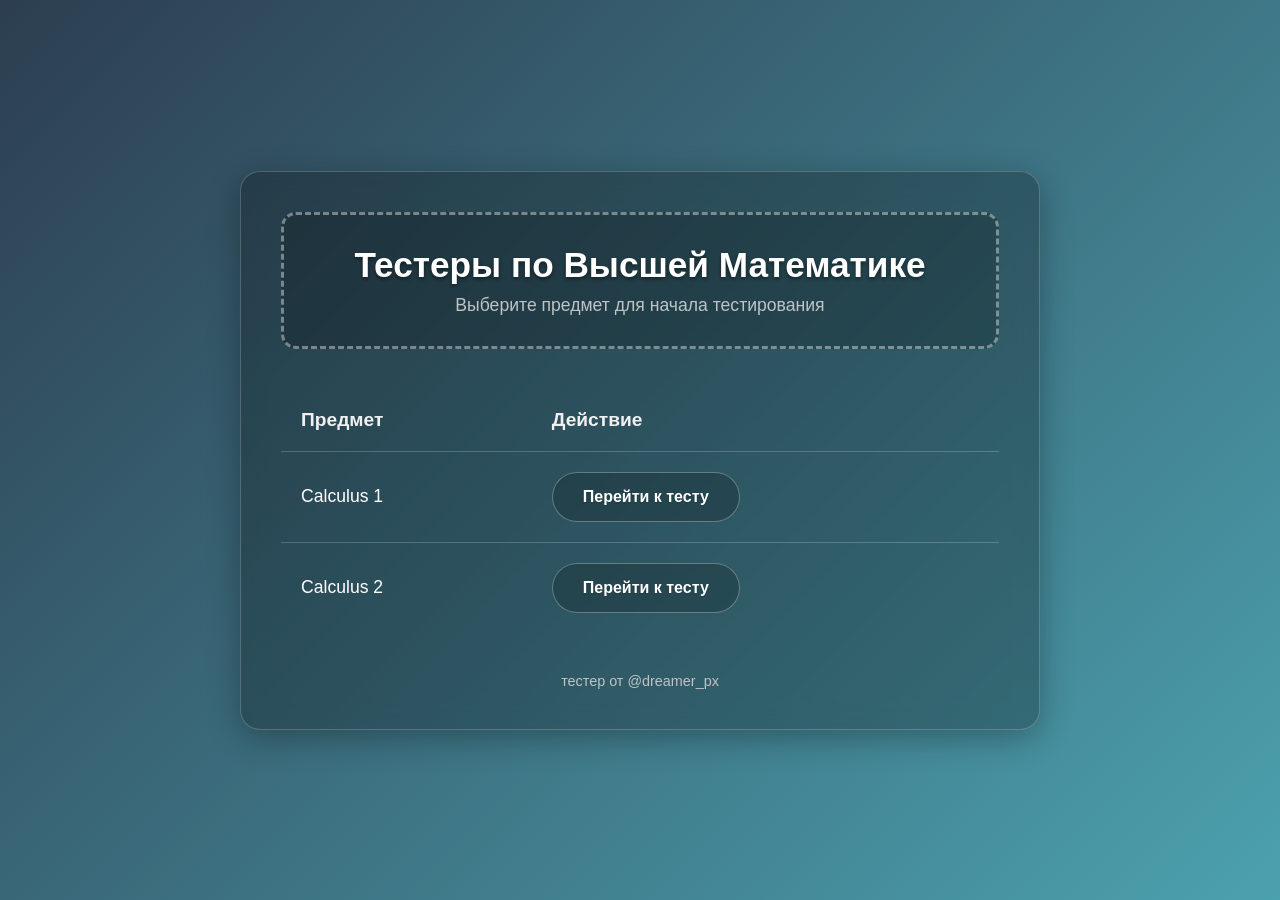
==== index.html @ a95b6fd3 "Create index.html" ====
<!DOCTYPE html>
<html lang="ru">
<head>
    <meta charset="UTF-8">
    <meta name="viewport" content="width=device-width, initial-scale=1.0">
    <title>Тестеры по Высшей Математике</title>
    <style>
        /* --- Основные стили, заимствованные из страниц тестов --- */
        * {
            margin: 0;
            padding: 0;
            box-sizing: border-box;
        }

        body {
            font-family: -apple-system, BlinkMacSystemFont, 'Segoe UI', Roboto, 'Helvetica Neue', Arial, sans-serif;
            background: linear-gradient(135deg, #2c3e50 0%, #4ca1af 100%);
            background-attachment: fixed;
            min-height: 100vh;
            padding: 20px;
            color: #ffffff;
            display: flex;
            align-items: center;
            justify-content: center;
        }

        .glass-panel {
            background: rgba(0, 0, 0, 0.25);
            -webkit-backdrop-filter: blur(12px);
            backdrop-filter: blur(12px);
            border: 1px solid rgba(255, 255, 255, 0.2);
            border-radius: 20px;
            box-shadow: 0 8px 32px 0 rgba(0, 0, 0, 0.3);
        }
        
        .container {
            max-width: 800px;
            width: 100%;
            margin: 0 auto;
            overflow: hidden;
            padding: 40px;
            text-align: center;
        }
        
        .info-box {
            border: 3px dashed rgba(255, 255, 255, 0.4);
            border-radius: 15px;
            padding: 30px;
            margin-bottom: 40px;
            background: rgba(0, 0, 0, 0.2);
        }

        .info-box h1 {
            font-size: 2.2em;
            margin-bottom: 10px;
            text-shadow: 0 2px 4px rgba(0,0,0,0.5);
        }

        .info-box p {
            font-size: 1.1em;
            color: #bdc3c7;
        }

        /* --- Стили для таблицы --- */
        .quiz-table {
            width: 100%;
            border-collapse: collapse; /* Убирает двойные рамки */
            text-align: left;
        }

        .quiz-table th, .quiz-table td {
            padding: 20px;
            border-bottom: 1px solid rgba(255, 255, 255, 0.2);
        }

        .quiz-table th {
            font-size: 1.2em;
            color: #f0f0f0; /* Более светлый цвет для заголовков */
            font-weight: 600;
        }

        .quiz-table tr:last-child td {
            border-bottom: none; /* Убирает границу у последней строки */
        }
        
        .quiz-table td {
            vertical-align: middle; /* Вертикальное выравнивание по центру */
            font-size: 1.1em;
        }

        /* --- Стиль для кнопок-ссылок --- */
        .btn {
            display: inline-block; /* Позволяет задать padding и margin */
            background: rgba(0, 0, 0, 0.2); 
            color: white; 
            border: 1px solid rgba(255, 255, 255, 0.3);
            padding: 15px 30px; 
            border-radius: 25px; 
            font-size: 16px; 
            font-weight: bold;
            cursor: pointer; 
            transition: all 0.3s ease; 
            text-shadow: 0 1px 2px rgba(0,0,0,0.2);
            text-decoration: none; /* Убирает подчеркивание у ссылки */
            text-align: center;
            min-width: 180px; /* Чтобы кнопки были одинаковой ширины */
        }

        .btn:hover {
            background: rgba(255, 255, 255, 0.1); 
            transform: translateY(-2px);
            box-shadow: 0 6px 20px rgba(0,0,0, 0.2); 
            border-color: rgba(255, 255, 255, 0.5);
        }
        
        /* --- Стили для мобильных устройств --- */
        @media (max-width: 768px) {
            body { padding: 10px; }
            .container { padding: 20px; }
            .info-box h1 { font-size: 1.8em; }
            
            /* Адаптация таблицы для маленьких экранов */
            .quiz-table thead {
                display: none; /* Скрываем заголовки таблицы */
            }
            .quiz-table, .quiz-table tbody, .quiz-table tr, .quiz-table td {
                display: block;
                width: 100%;
            }
            .quiz-table tr {
                margin-bottom: 20px;
                border-radius: 10px;
                border: 1px solid rgba(255, 255, 255, 0.2);
                overflow: hidden;
            }
            .quiz-table td {
                text-align: center;
                border: none;
                padding: 15px;
            }
            .quiz-table td:first-child {
                background: rgba(0,0,0,0.2);
                font-weight: bold;
            }
        }
    </style>
</head>
<body>

    <div class="container glass-panel">
        <div class="info-box">
            <h1>Тестеры по Высшей Математике</h1>
            <p>Выберите предмет для начала тестирования</p>
        </div>

        <table class="quiz-table">
            <thead>
                <tr>
                    <th>Предмет</th>
                    <th>Действие</th>
                </tr>
            </thead>
            <tbody>
                <tr>
                    <td>Calculus 1</td>
                    <td>
                        <a href="https://leroypx.github.io/rus_tuit_quizz/testerCalculus1.html" class="btn">Перейти к тесту</a>
                    </td>
                </tr>
                <tr>
                    <td>Calculus 2</td>
                    <td>
                        <a href="https://leroypx.github.io/rus_tuit_quizz/testerCalculus2.html" class="btn">Перейти к тесту</a>
                    </td>
                </tr>
                <!-- Вы можете добавить больше строк сюда в будущем -->
                <!--
                <tr>
                    <td>Название предмета</td>
                    <td>
                        <a href="ссылка_на_новый_тест.html" class="btn">Перейти к тесту</a>
                    </td>
                </tr>
                -->
            </tbody>
        </table>
        
        <p style="margin-top: 40px; color: #bdc3c7; font-size: 0.9em;">
            тестер от @dreamer_px
        </p>
    </div>

</body>
</html>
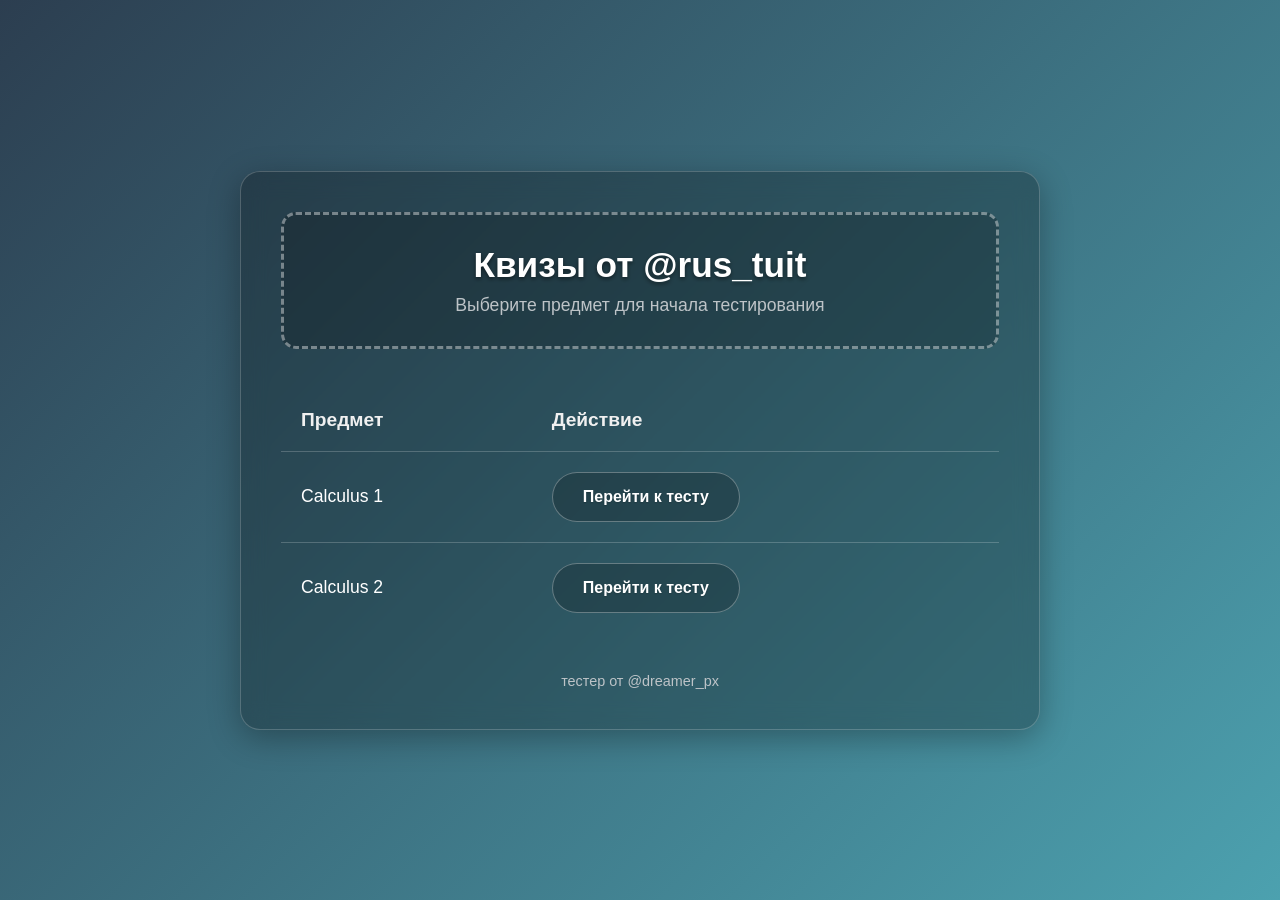
==== commit 3ef45c3b: "home page" ====
--- a/index.html
+++ b/index.html
@@ -3,7 +3,7 @@
 <head>
     <meta charset="UTF-8">
     <meta name="viewport" content="width=device-width, initial-scale=1.0">
-    <title>Тестеры по Высшей Математике</title>
+    <title>Квизы от @rus_tuit</title>
     <style>
         /* --- Основные стили, заимствованные из страниц тестов --- */
         * {
@@ -149,7 +149,7 @@
 
     <div class="container glass-panel">
         <div class="info-box">
-            <h1>Тестеры по Высшей Математике</h1>
+            <h1>Квизы от @rus_tuit</h1>
             <p>Выберите предмет для начала тестирования</p>
         </div>
 
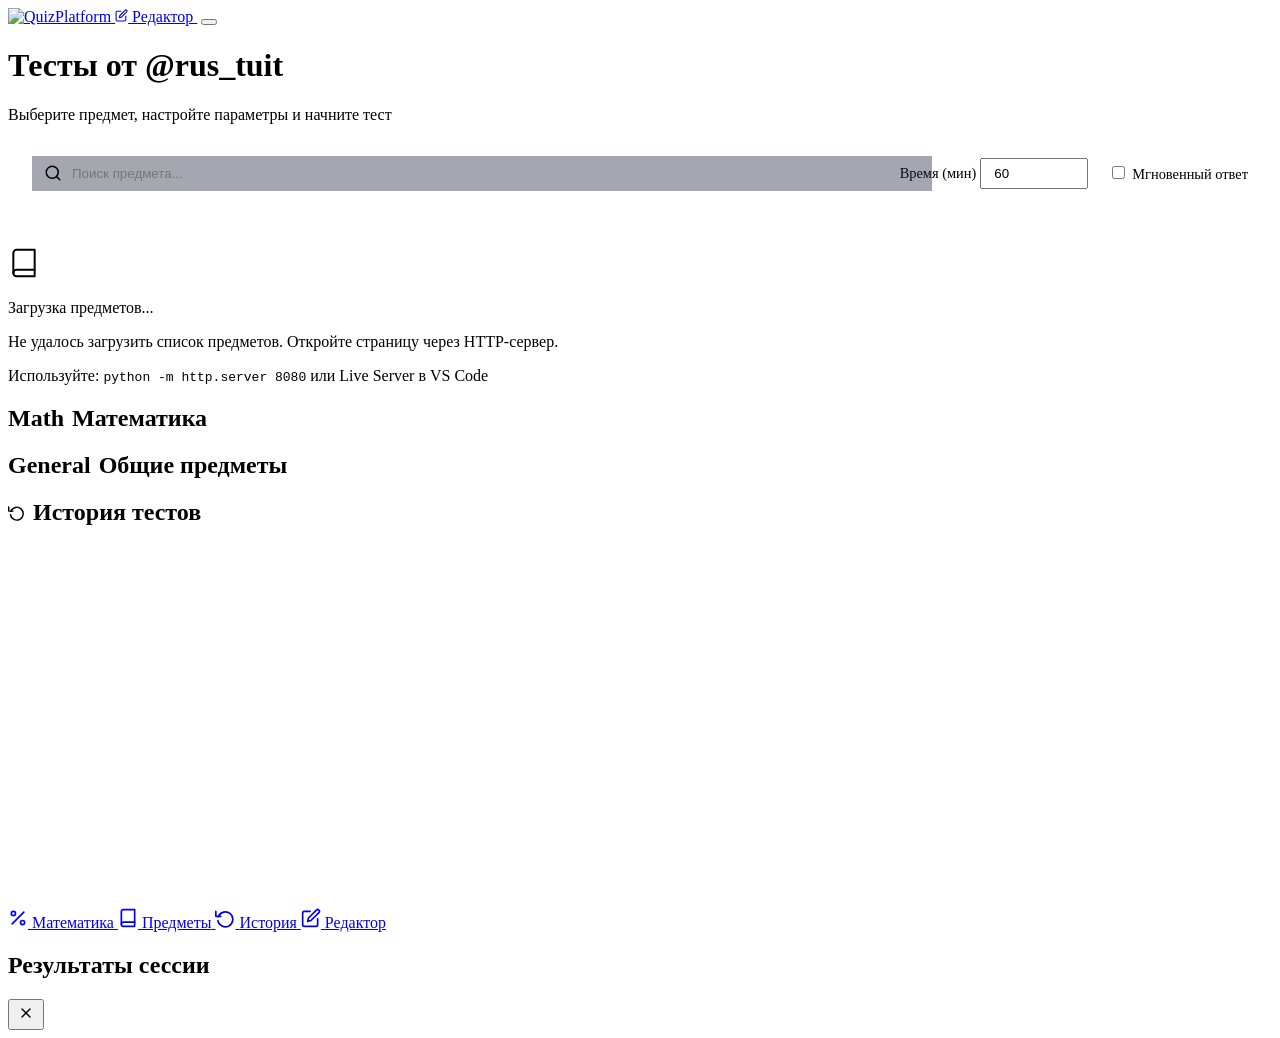
==== commit f738dd03: "update" ====
--- a/index.html
+++ b/index.html
@@ -1,194 +1,396 @@
 <!DOCTYPE html>
 <html lang="ru">
 <head>
-    <meta charset="UTF-8">
-    <meta name="viewport" content="width=device-width, initial-scale=1.0">
-    <title>Квизы от @rus_tuit</title>
-    <style>
-        /* --- Основные стили, заимствованные из страниц тестов --- */
-        * {
-            margin: 0;
-            padding: 0;
-            box-sizing: border-box;
-        }
-
-        body {
-            font-family: -apple-system, BlinkMacSystemFont, 'Segoe UI', Roboto, 'Helvetica Neue', Arial, sans-serif;
-            background: linear-gradient(135deg, #2c3e50 0%, #4ca1af 100%);
-            background-attachment: fixed;
-            min-height: 100vh;
-            padding: 20px;
-            color: #ffffff;
-            display: flex;
-            align-items: center;
-            justify-content: center;
-        }
-
-        .glass-panel {
-            background: rgba(0, 0, 0, 0.25);
-            -webkit-backdrop-filter: blur(12px);
-            backdrop-filter: blur(12px);
-            border: 1px solid rgba(255, 255, 255, 0.2);
-            border-radius: 20px;
-            box-shadow: 0 8px 32px 0 rgba(0, 0, 0, 0.3);
-        }
-        
-        .container {
-            max-width: 800px;
-            width: 100%;
-            margin: 0 auto;
-            overflow: hidden;
-            padding: 40px;
-            text-align: center;
-        }
-        
-        .info-box {
-            border: 3px dashed rgba(255, 255, 255, 0.4);
-            border-radius: 15px;
-            padding: 30px;
-            margin-bottom: 40px;
-            background: rgba(0, 0, 0, 0.2);
-        }
-
-        .info-box h1 {
-            font-size: 2.2em;
-            margin-bottom: 10px;
-            text-shadow: 0 2px 4px rgba(0,0,0,0.5);
-        }
-
-        .info-box p {
-            font-size: 1.1em;
-            color: #bdc3c7;
-        }
-
-        /* --- Стили для таблицы --- */
-        .quiz-table {
-            width: 100%;
-            border-collapse: collapse; /* Убирает двойные рамки */
-            text-align: left;
-        }
-
-        .quiz-table th, .quiz-table td {
-            padding: 20px;
-            border-bottom: 1px solid rgba(255, 255, 255, 0.2);
-        }
-
-        .quiz-table th {
-            font-size: 1.2em;
-            color: #f0f0f0; /* Более светлый цвет для заголовков */
-            font-weight: 600;
-        }
-
-        .quiz-table tr:last-child td {
-            border-bottom: none; /* Убирает границу у последней строки */
-        }
-        
-        .quiz-table td {
-            vertical-align: middle; /* Вертикальное выравнивание по центру */
-            font-size: 1.1em;
-        }
-
-        /* --- Стиль для кнопок-ссылок --- */
-        .btn {
-            display: inline-block; /* Позволяет задать padding и margin */
-            background: rgba(0, 0, 0, 0.2); 
-            color: white; 
-            border: 1px solid rgba(255, 255, 255, 0.3);
-            padding: 15px 30px; 
-            border-radius: 25px; 
-            font-size: 16px; 
-            font-weight: bold;
-            cursor: pointer; 
-            transition: all 0.3s ease; 
-            text-shadow: 0 1px 2px rgba(0,0,0,0.2);
-            text-decoration: none; /* Убирает подчеркивание у ссылки */
-            text-align: center;
-            min-width: 180px; /* Чтобы кнопки были одинаковой ширины */
-        }
-
-        .btn:hover {
-            background: rgba(255, 255, 255, 0.1); 
-            transform: translateY(-2px);
-            box-shadow: 0 6px 20px rgba(0,0,0, 0.2); 
-            border-color: rgba(255, 255, 255, 0.5);
-        }
-        
-        /* --- Стили для мобильных устройств --- */
-        @media (max-width: 768px) {
-            body { padding: 10px; }
-            .container { padding: 20px; }
-            .info-box h1 { font-size: 1.8em; }
-            
-            /* Адаптация таблицы для маленьких экранов */
-            .quiz-table thead {
-                display: none; /* Скрываем заголовки таблицы */
-            }
-            .quiz-table, .quiz-table tbody, .quiz-table tr, .quiz-table td {
-                display: block;
-                width: 100%;
-            }
-            .quiz-table tr {
-                margin-bottom: 20px;
-                border-radius: 10px;
-                border: 1px solid rgba(255, 255, 255, 0.2);
-                overflow: hidden;
-            }
-            .quiz-table td {
-                text-align: center;
-                border: none;
-                padding: 15px;
-            }
-            .quiz-table td:first-child {
-                background: rgba(0,0,0,0.2);
-                font-weight: bold;
-            }
-        }
-    </style>
+  <meta charset="UTF-8">
+  <meta name="viewport" content="width=device-width, initial-scale=1.0">
+  <title>Quiz Platform</title>
+  <link rel="stylesheet" href="assets/style.css">
 </head>
 <body>
-
-    <div class="container glass-panel">
-        <div class="info-box">
-            <h1>Квизы от @rus_tuit</h1>
-            <p>Выберите предмет для начала тестирования</p>
+<div style="min-height:100vh;">
+
+  <header class="app-header">
+    <a href="index.html" class="logo">
+      <img src="assets/logo.png" alt="QuizPlatform" class="logo-img" draggable="false">
+    </a>
+    <span class="header-spacer"></span>
+    <a href="editor.html" class="btn btn-secondary btn-sm" style="margin-right:4px;">
+      <svg width="13" height="13" viewBox="0 0 24 24" fill="none" stroke="currentColor" stroke-width="2" stroke-linecap="round" stroke-linejoin="round"><path d="M11 4H4a2 2 0 0 0-2 2v14a2 2 0 0 0 2 2h14a2 2 0 0 0 2-2v-7"/><path d="M18.5 2.5a2.121 2.121 0 0 1 3 3L12 15l-4 1 1-4 9.5-9.5z"/></svg>
+      Редактор
+    </a>
+    <button id="theme-toggle" class="btn-icon" title="Сменить тему"></button>
+  </header>
+
+  <main class="app-main">
+
+    <!-- Hero -->
+    <div class="index-hero">
+      <h1>Тесты от @rus_tuit</h1>
+      <p>Выберите предмет, настройте параметры и начните тест</p>
+    </div>
+
+    <!-- Global Toolbar -->
+    <div class="global-toolbar card" style="padding: 16px 24px; margin-bottom: 40px; display: flex; flex-wrap: wrap; gap: 20px; align-items: center; justify-content: space-between;">
+      
+      <!-- Search -->
+      <div class="search-box" style="flex: 1; min-width: 260px; position: relative;">
+        <svg width="18" height="18" viewBox="0 0 24 24" fill="none" stroke="currentColor" stroke-width="2" stroke-linecap="round" stroke-linejoin="round" style="position: absolute; left: 12px; top: 50%; transform: translateY(-50%); color: var(--text-3);"><circle cx="11" cy="11" r="8"/><line x1="21" y1="21" x2="16.65" y2="16.65"/></svg>
+        <input type="text" id="search-subjects" placeholder="Поиск предмета..." style="width: 100%; padding: 10px 12px 10px 40px; background: rgba(34, 34, 59, 0.4); border: 1px solid var(--glass-border); border-radius: var(--radius); color: var(--text); outline: none;">
+      </div>
+
+      <!-- Settings -->
+      <div class="global-settings" style="display: flex; gap: 20px; align-items: center; flex-wrap: wrap;">
+        <div class="form-row" style="margin-bottom:0;">
+          <label style="margin-bottom:0; font-size: 0.9rem;">Время (мин)</label>
+          <input type="number" id="global-exam-time" value="60" min="1" max="300" style="width: 80px; padding: 6px 12px;">
         </div>
-
-        <table class="quiz-table">
-            <thead>
-                <tr>
-                    <th>Предмет</th>
-                    <th>Действие</th>
-                </tr>
-            </thead>
-            <tbody>
-                <tr>
-                    <td>Calculus 1</td>
-                    <td>
-                        <a href="https://leroypx.github.io/rus_tuit_quizz/testerCalculus1.html" class="btn">Перейти к тесту</a>
-                    </td>
-                </tr>
-                <tr>
-                    <td>Calculus 2</td>
-                    <td>
-                        <a href="https://leroypx.github.io/rus_tuit_quizz/testerCalculus2.html" class="btn">Перейти к тесту</a>
-                    </td>
-                </tr>
-                <!-- Вы можете добавить больше строк сюда в будущем -->
-                <!--
-                <tr>
-                    <td>Название предмета</td>
-                    <td>
-                        <a href="ссылка_на_новый_тест.html" class="btn">Перейти к тесту</a>
-                    </td>
-                </tr>
-                -->
-            </tbody>
-        </table>
-        
-        <p style="margin-top: 40px; color: #bdc3c7; font-size: 0.9em;">
-            тестер от @dreamer_px
-        </p>
-    </div>
-
+        <label class="checkbox-row" style="margin-bottom:0;">
+          <input type="checkbox" id="global-practice-mode">
+          <span style="font-size: 0.9rem;">Мгновенный ответ</span>
+        </label>
+      </div>
+
+    </div>
+
+    <!-- Loading state -->
+    <div id="subjects-loading" class="empty-state">
+      <svg width="32" height="32" viewBox="0 0 24 24" fill="none" stroke="currentColor" stroke-width="1.5" stroke-linecap="round" stroke-linejoin="round"><path d="M4 19.5A2.5 2.5 0 0 1 6.5 17H20"/><path d="M6.5 2H20v20H6.5A2.5 2.5 0 0 1 4 19.5v-15A2.5 2.5 0 0 1 6.5 2z"/></svg>
+      <p>Загрузка предметов...</p>
+    </div>
+
+    <!-- Error state -->
+    <div id="subjects-error" class="hidden">
+      <div class="card" style="border-color: var(--danger);">
+        <p class="text-danger">Не удалось загрузить список предметов. Откройте страницу через HTTP-сервер.</p>
+        <p class="text-muted text-sm mt-2">Используйте: <code>python -m http.server 8080</code> или Live Server в VS Code</p>
+      </div>
+    </div>
+
+    <!-- Math subjects -->
+    <div id="subject-grid-math" class="hidden">
+      <h2 class="mb-3" style="display:flex;align-items:center;gap:8px;">
+        <span class="badge badge-math">Math</span>
+        Математика
+      </h2>
+      <div class="subject-grid" id="cards-math"></div>
+    </div>
+
+    <!-- General subjects -->
+    <div id="subject-grid-general" class="hidden mt-6">
+      <h2 class="mb-3" style="display:flex;align-items:center;gap:8px;">
+        <span class="badge badge-general">General</span>
+        Общие предметы
+      </h2>
+      <div class="subject-grid" id="cards-general"></div>
+    </div>
+
+    <!-- History section -->
+    <section class="history-section hidden" id="history-section">
+      <h2 style="display:flex;align-items:center;gap:8px;">
+        <svg width="17" height="17" viewBox="0 0 24 24" fill="none" stroke="currentColor" stroke-width="2" stroke-linecap="round" stroke-linejoin="round"><polyline points="1 4 1 10 7 10"/><path d="M3.51 15a9 9 0 1 0 .49-4.54"/></svg>
+        История тестов
+      </h2>
+      <div id="history-entries" style="margin-top:16px;"></div>
+    </section>
+
+  </main>
+</div>
+
+<!-- Mobile bottom nav (visible only on ≤768px) -->
+<nav class="bottom-nav">
+  <a href="#subject-grid-math" class="bottom-nav-item">
+    <svg width="20" height="20" viewBox="0 0 24 24" fill="none" stroke="currentColor" stroke-width="2" stroke-linecap="round" stroke-linejoin="round"><line x1="19" y1="5" x2="5" y2="19"/><circle cx="6.5" cy="6.5" r="2.5"/><circle cx="17.5" cy="17.5" r="2.5"/></svg>
+    <span>Математика</span>
+  </a>
+  <a href="#subject-grid-general" class="bottom-nav-item">
+    <svg width="20" height="20" viewBox="0 0 24 24" fill="none" stroke="currentColor" stroke-width="2" stroke-linecap="round" stroke-linejoin="round"><path d="M4 19.5A2.5 2.5 0 0 1 6.5 17H20"/><path d="M6.5 2H20v20H6.5A2.5 2.5 0 0 1 4 19.5v-15A2.5 2.5 0 0 1 6.5 2z"/></svg>
+    <span>Предметы</span>
+  </a>
+  <a href="#history-section" class="bottom-nav-item">
+    <svg width="20" height="20" viewBox="0 0 24 24" fill="none" stroke="currentColor" stroke-width="2" stroke-linecap="round" stroke-linejoin="round"><polyline points="1 4 1 10 7 10"/><path d="M3.51 15a9 9 0 1 0 .49-4.54"/></svg>
+    <span>История</span>
+  </a>
+  <a href="editor.html" class="bottom-nav-item">
+    <svg width="20" height="20" viewBox="0 0 24 24" fill="none" stroke="currentColor" stroke-width="2" stroke-linecap="round" stroke-linejoin="round"><path d="M11 4H4a2 2 0 0 0-2 2v14a2 2 0 0 0 2 2h14a2 2 0 0 0 2-2v-7"/><path d="M18.5 2.5a2.121 2.121 0 0 1 3 3L12 15l-4 1 1-4 9.5-9.5z"/></svg>
+    <span>Редактор</span>
+  </a>
+</nav>
+
+<!-- History modal -->
+<div class="modal-backdrop hidden" id="history-modal">
+  <div class="modal">
+    <div class="modal-header">
+      <h2 id="history-modal-title">Результаты сессии</h2>
+      <button class="btn btn-ghost btn-sm" id="history-modal-close" style="padding:4px 8px;">
+        <svg width="16" height="16" viewBox="0 0 24 24" fill="none" stroke="currentColor" stroke-width="2" stroke-linecap="round" stroke-linejoin="round"><line x1="18" y1="6" x2="6" y2="18"/><line x1="6" y1="6" x2="18" y2="18"/></svg>
+      </button>
+    </div>
+    <div class="modal-body" id="history-modal-body"></div>
+  </div>
+</div>
+
+<script src="https://cdn.sheetjs.com/xlsx-0.20.3/package/dist/xlsx.full.min.js"></script>
+<script src="assets/quiz.js"></script>
+<script>
+let allSubjects = [];
+
+document.addEventListener('DOMContentLoaded', async () => {
+  QuizUtils.initTheme();
+
+  try {
+    const manifest = await QuizUtils.loadManifest();
+    document.getElementById('subjects-loading').classList.add('hidden');
+    allSubjects = manifest.subjects;
+
+    const math    = manifest.subjects.filter(s => s.type === 'math');
+    const general = manifest.subjects.filter(s => s.type === 'general');
+
+    if (math.length) {
+      document.getElementById('subject-grid-math').classList.remove('hidden');
+      math.forEach(s => renderCard(s, 'cards-math'));
+    }
+    if (general.length) {
+      document.getElementById('subject-grid-general').classList.remove('hidden');
+      general.forEach(s => renderCard(s, 'cards-general'));
+    }
+
+    renderHistorySection(manifest.subjects);
+
+  } catch (e) {
+    document.getElementById('subjects-loading').classList.add('hidden');
+    document.getElementById('subjects-error').classList.remove('hidden');
+  }
+
+  document.getElementById('history-modal-close').addEventListener('click', closeHistoryModal);
+  document.getElementById('history-modal').addEventListener('click', e => {
+    if (e.target === e.currentTarget) closeHistoryModal();
+  });
+
+  // Load global settings
+  const gSettings = QuizUtils.loadSettings('global');
+  if (gSettings.time) document.getElementById('global-exam-time').value = gSettings.time;
+  if (gSettings.immFB !== undefined) document.getElementById('global-practice-mode').checked = gSettings.immFB;
+
+  function saveGlobalSettings() {
+    QuizUtils.saveSettings('global', {
+      time: document.getElementById('global-exam-time').value,
+      immFB: document.getElementById('global-practice-mode').checked
+    });
+  }
+  document.getElementById('global-exam-time').addEventListener('change', saveGlobalSettings);
+  document.getElementById('global-practice-mode').addEventListener('change', saveGlobalSettings);
+
+  // Search logic
+  const searchInput = document.getElementById('search-subjects');
+  if (searchInput) {
+    searchInput.addEventListener('input', e => {
+      const term = e.target.value.toLowerCase();
+      document.querySelectorAll('.subject-card').forEach(card => {
+        const name = card.querySelector('.subject-card-name').textContent.toLowerCase();
+        card.style.display = name.includes(term) ? '' : 'none';
+      });
+    });
+  }
+});
+
+/* ============================================================
+   Subject card rendering
+============================================================ */
+function renderCard(subject, containerId) {
+  const history  = QuizUtils.loadHistory(subject.id);
+  const answered = QuizUtils.loadAnswered(subject.id);
+  const saved    = QuizUtils.loadSettings('subject_' + subject.id);
+  const quizPage = subject.type === 'math' ? 'math-quiz.html' : 'quiz.html';
+
+  const card = document.createElement('div');
+  card.className = 'subject-card';
+
+  const historyHtml = history.length
+    ? history.map(h => {
+        const score = h.mode === 'exam' ? `${h.score}/${h.total}` : `${h.percent}%`;
+        return `<span class="history-pill">${score}</span>`;
+      }).join('')
+    : '<span class="text-faint text-xs">нет истории</span>';
+
+  const answeredCount = answered.size;
+  const defaultCount = subject.type === 'math' ? 1 : 20;
+  const count    = saved.count    !== undefined ? saved.count    : defaultCount;
+  const shuffleQ = saved.shuffleQ !== undefined ? saved.shuffleQ : true;
+  const shuffleA = saved.shuffleA !== undefined ? saved.shuffleA : true;
+
+  card.innerHTML = `
+    <div class="subject-card-header">
+      <div style="flex:1;min-width:0;">
+        <div class="subject-card-name">${subject.name}</div>
+        <div class="subject-card-meta mt-2">
+          ${answeredCount > 0 ? `<span class="text-success">${answeredCount} отвечено</span> &middot; ` : ''}
+          <span class="badge badge-${subject.type}">${subject.type === 'math' ? 'Math' : 'General'}</span>
+        </div>
+      </div>
+      <button class="btn btn-ghost btn-sm gear-btn" title="Настройки" style="padding:5px;">
+        <svg width="15" height="15" viewBox="0 0 24 24" fill="none" stroke="currentColor" stroke-width="2" stroke-linecap="round" stroke-linejoin="round"><circle cx="12" cy="12" r="3"/><path d="M19.4 15a1.65 1.65 0 0 0 .33 1.82l.06.06a2 2 0 0 1-2.83 2.83l-.06-.06a1.65 1.65 0 0 0-1.82-.33 1.65 1.65 0 0 0-1 1.51V21a2 2 0 0 1-4 0v-.09A1.65 1.65 0 0 0 9 19.4a1.65 1.65 0 0 0-1.82.33l-.06.06a2 2 0 0 1-2.83-2.83l.06-.06A1.65 1.65 0 0 0 4.68 15a1.65 1.65 0 0 0-1.51-1H3a2 2 0 0 1 0-4h.09A1.65 1.65 0 0 0 4.6 9a1.65 1.65 0 0 0-.33-1.82l-.06-.06a2 2 0 0 1 2.83-2.83l.06.06A1.65 1.65 0 0 0 9 4.68a1.65 1.65 0 0 0 1-1.51V3a2 2 0 0 1 4 0v.09a1.65 1.65 0 0 0 1 1.51 1.65 1.65 0 0 0 1.82-.33l.06-.06a2 2 0 0 1 2.83 2.83l-.06.06A1.65 1.65 0 0 0 19.4 9a1.65 1.65 0 0 0 1.51 1H21a2 2 0 0 1 0 4h-.09a1.65 1.65 0 0 0-1.51 1z"/></svg>
+      </button>
+    </div>
+
+    <div class="subject-card-history">${historyHtml}</div>
+
+    <div class="settings-drawer" id="drawer-${subject.id}">
+      <div class="form-row" style="margin-bottom:4px;">
+        <label>${subject.type === 'math' ? 'Вопросов для тренировки' : 'Количество вопросов'}</label>
+        <input type="number" class="setting-count" min="1" value="${count}" style="width:72px;">
+      </div>
+      <label class="checkbox-row" style="margin-bottom:6px;">
+        <input type="checkbox" class="setting-shuffle-q" ${shuffleQ ? 'checked' : ''}>
+        <span>Перемешать вопросы</span>
+      </label>
+      <label class="checkbox-row">
+        <input type="checkbox" class="setting-shuffle-a" ${shuffleA ? 'checked' : ''}>
+        <span>Перемешать ответы</span>
+      </label>
+      ${subject.type === 'math' ? `
+      <div style="margin-top:12px; padding-top:12px; border-top:1px solid var(--border);">
+        <label style="font-size:0.85rem; display:block; margin-bottom:8px;">Типы для тренировки:</label>
+        <div style="display:grid; grid-template-columns: repeat(5, 1fr); gap: 8px;">
+          ${Array.from({length: 14}, (_, i) => `
+            <label class="checkbox-row" style="margin-bottom:0;">
+              <input type="checkbox" class="setting-type-cb" value="${i+1}" ${saved.types && !saved.types.includes(String(i+1)) ? '' : 'checked'}>
+              <span style="font-size:0.8rem;">${i+1}</span>
+            </label>
+          `).join('')}
+        </div>
+      </div>
+      ` : ''}
+    </div>
+
+    <div class="subject-card-actions">
+      <a href="${quizPage}?subject=${subject.id}&mode=practice" class="btn btn-secondary btn-sm" id="btn-practice-${subject.id}">Тренировка</a>
+      <a href="${quizPage}?subject=${subject.id}&mode=exam" class="btn btn-primary btn-sm" id="btn-exam-${subject.id}">Экзамен</a>
+    </div>
+  `;
+
+  document.getElementById(containerId).appendChild(card);
+
+  // Gear toggle
+  const drawer  = card.querySelector('.settings-drawer');
+  const gearBtn = card.querySelector('.gear-btn');
+  gearBtn.addEventListener('click', () => drawer.classList.toggle('open'));
+
+  // Save settings on change
+  const countEl   = card.querySelector('.setting-count');
+  const shuffleQEl = card.querySelector('.setting-shuffle-q');
+  const shuffleAEl = card.querySelector('.setting-shuffle-a');
+
+  function saveCardSettings() {
+    const val = parseInt(countEl.value) || defaultCount;
+    let types = [];
+    if (subject.type === 'math') {
+      card.querySelectorAll('.setting-type-cb:checked').forEach(cb => types.push(cb.value));
+    }
+    QuizUtils.saveSettings('subject_' + subject.id, {
+      count:    val,
+      shuffleQ: shuffleQEl.checked,
+      shuffleA: shuffleAEl.checked,
+      types:    types
+    });
+    updateStartLinks();
+  }
+
+  function updateStartLinks() {
+    const c  = parseInt(countEl.value) || defaultCount;
+    const sq = shuffleQEl.checked ? '1' : '0';
+    const sa = shuffleAEl.checked ? '1' : '0';
+    
+    const gTime = document.getElementById('global-exam-time').value || '60';
+    const gImm  = document.getElementById('global-practice-mode').checked ? '1' : '0';
+
+    const base = `${quizPage}?subject=${subject.id}&count=${c}&shuffleQ=${sq}&shuffleA=${sa}&time=${gTime}&immFB=${gImm}`;
+    let practiceUrl = base + '&mode=practice';
+    if (subject.type === 'math') {
+      const typesStr = Array.from(card.querySelectorAll('.setting-type-cb:checked')).map(cb => cb.value).join(',');
+      practiceUrl += '&types=' + encodeURIComponent(typesStr);
+    }
+    document.getElementById('btn-practice-' + subject.id).href = practiceUrl;
+    document.getElementById('btn-exam-'     + subject.id).href = base + '&mode=exam';
+  }
+
+  countEl.addEventListener('change',    saveCardSettings);
+  shuffleQEl.addEventListener('change', saveCardSettings);
+  shuffleAEl.addEventListener('change', saveCardSettings);
+  card.querySelectorAll('.setting-type-cb').forEach(cb => cb.addEventListener('change', saveCardSettings));
+  
+  // Also listen to global settings
+  document.getElementById('global-exam-time').addEventListener('input', updateStartLinks);
+  document.getElementById('global-practice-mode').addEventListener('change', updateStartLinks);
+
+  updateStartLinks();
+}
+
+/* ============================================================
+   History section
+============================================================ */
+function renderHistorySection(subjects) {
+  const container = document.getElementById('history-entries');
+  container.innerHTML = '';
+  let hasAny = false;
+
+  subjects.forEach(subject => {
+    const history = QuizUtils.loadHistory(subject.id);
+    if (!history.length) return;
+    hasAny = true;
+
+    const group = document.createElement('div');
+    group.className = 'history-subject-group';
+    group.innerHTML = `<div class="history-subject-label">${subject.name}</div>`;
+
+    history.forEach((entry, idx) => {
+      const mode  = entry.mode === 'exam' ? 'Экзамен' : 'Тренировка';
+      const score = entry.mode === 'exam'
+        ? `${entry.score}/${entry.total} баллов`
+        : `${entry.percent}% (${entry.score}/${entry.total})`;
+
+      const isPassed = entry.mode === 'exam'
+        ? (entry.score >= entry.total * 0.6)
+        : (entry.percent >= 60);
+
+      const el = document.createElement('div');
+      el.className = 'history-entry';
+      el.innerHTML = `
+        <span class="history-entry-score">${score}</span>
+        <span class="history-entry-meta">${QuizUtils.formatDate(entry.date)} &middot; ${mode}</span>
+        <span class="history-entry-badge">
+          <span class="badge ${isPassed ? 'badge-success' : 'badge-danger'}">${isPassed ? 'Сдан' : 'Не сдан'}</span>
+        </span>
+        <svg width="14" height="14" viewBox="0 0 24 24" fill="none" stroke="currentColor" stroke-width="2" stroke-linecap="round" stroke-linejoin="round" style="opacity:.5;flex-shrink:0;"><polyline points="9 18 15 12 9 6"/></svg>
+      `;
+      el.addEventListener('click', () => openHistoryModal(subject, entry, idx));
+      group.appendChild(el);
+    });
+
+    container.appendChild(group);
+  });
+
+  if (hasAny) {
+    document.getElementById('history-section').classList.remove('hidden');
+  }
+}
+
+function openHistoryModal(subject, entry, idx) {
+  const modal = document.getElementById('history-modal');
+  const body  = document.getElementById('history-modal-body');
+  const title = document.getElementById('history-modal-title');
+
+  const mode = entry.mode === 'exam' ? 'Экзамен' : 'Тренировка';
+  title.textContent = `${subject.name} — ${mode} ${QuizUtils.formatDate(entry.date)}`;
+
+  body.innerHTML = '';
+  QuizUtils.renderSessionResult(entry, body);
+
+  modal.classList.remove('hidden');
+}
+
+function closeHistoryModal() {
+  document.getElementById('history-modal').classList.add('hidden');
+}
+</script>
 </body>
 </html>
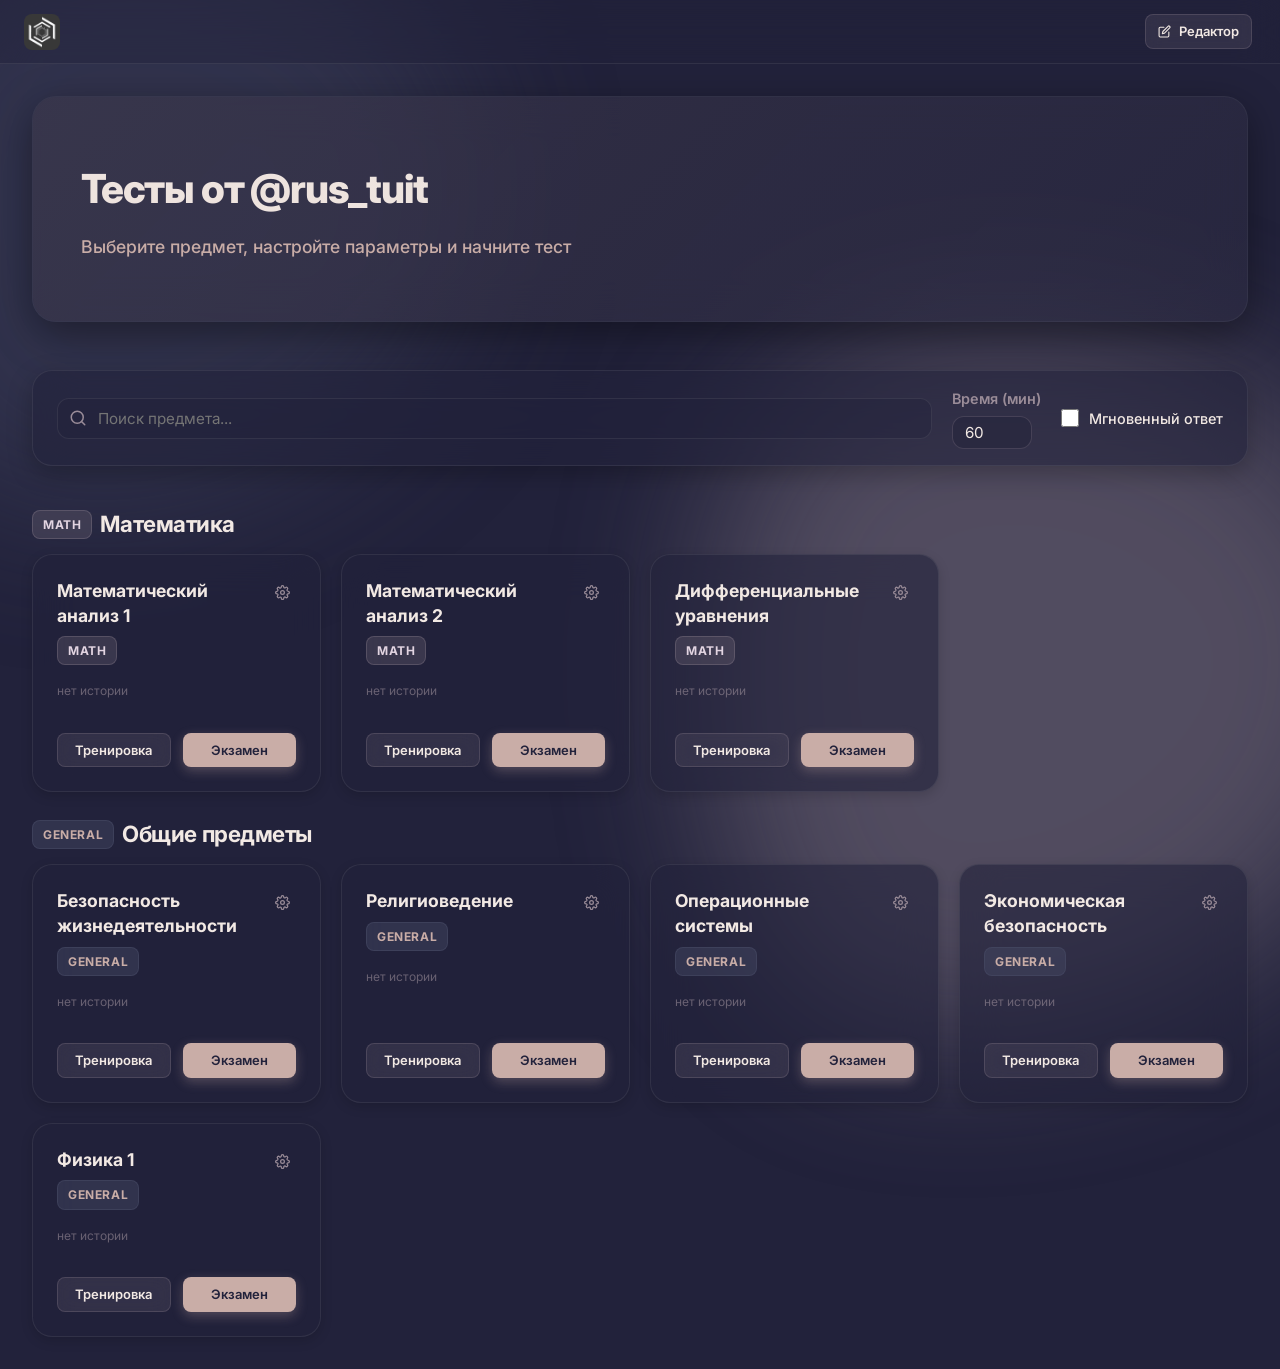
==== commit ebcc7d22: "Add files via upload" ====
--- a/index.html
+++ b/index.html
@@ -156,6 +156,20 @@
 
     renderHistorySection(manifest.subjects);
 
+    // Load question counts in background
+    manifest.subjects.forEach(s => {
+      QuizUtils.loadQuestions(s.file).then(qs => {
+        const total = qs.length;
+        const countEl = document.getElementById('q-count-' + s.id);
+        const totalEl = document.getElementById('q-total-' + s.id);
+        if (countEl) countEl.textContent = total + ' вопр.';
+        if (totalEl) totalEl.textContent = total;
+      }).catch(() => {
+        const el = document.getElementById('q-count-' + s.id);
+        if (el) el.textContent = '';
+      });
+    });
+
   } catch (e) {
     document.getElementById('subjects-loading').classList.add('hidden');
     document.getElementById('subjects-error').classList.remove('hidden');
@@ -213,8 +227,9 @@
     : '<span class="text-faint text-xs">нет истории</span>';
 
   const answeredCount = answered.size;
-  const defaultCount = subject.type === 'math' ? 1 : 20;
+  const defaultCount = 20;
   const count    = saved.count    !== undefined ? saved.count    : defaultCount;
+  const allQ     = saved.allQ     !== undefined ? saved.allQ     : false;
   const shuffleQ = saved.shuffleQ !== undefined ? saved.shuffleQ : true;
   const shuffleA = saved.shuffleA !== undefined ? saved.shuffleA : true;
 
@@ -222,9 +237,10 @@
     <div class="subject-card-header">
       <div style="flex:1;min-width:0;">
         <div class="subject-card-name">${subject.name}</div>
-        <div class="subject-card-meta mt-2">
-          ${answeredCount > 0 ? `<span class="text-success">${answeredCount} отвечено</span> &middot; ` : ''}
+        <div class="subject-card-meta mt-2" style="display:flex;align-items:center;gap:8px;flex-wrap:wrap;">
           <span class="badge badge-${subject.type}">${subject.type === 'math' ? 'Math' : 'General'}</span>
+          <span id="q-count-${subject.id}" class="text-xs text-muted">...</span>
+          ${answeredCount > 0 ? `<span class="text-xs text-success">${answeredCount} отвечено</span>` : ''}
         </div>
       </div>
       <button class="btn btn-ghost btn-sm gear-btn" title="Настройки" style="padding:5px;">
@@ -235,9 +251,15 @@
     <div class="subject-card-history">${historyHtml}</div>
 
     <div class="settings-drawer" id="drawer-${subject.id}">
-      <div class="form-row" style="margin-bottom:4px;">
-        <label>${subject.type === 'math' ? 'Вопросов для тренировки' : 'Количество вопросов'}</label>
-        <input type="number" class="setting-count" min="1" value="${count}" style="width:72px;">
+      <div class="form-row" style="margin-bottom:8px;">
+        <label>Количество вопросов</label>
+        <div style="display:flex;align-items:center;gap:10px;flex-wrap:wrap;">
+          <input type="number" class="setting-count" min="1" value="${count}" style="width:72px;" ${allQ ? 'disabled' : ''}>
+          <label class="checkbox-row" style="margin-bottom:0;">
+            <input type="checkbox" class="setting-all-q" ${allQ ? 'checked' : ''}>
+            <span>Все (<span id="q-total-${subject.id}">...</span>)</span>
+          </label>
+        </div>
       </div>
       <label class="checkbox-row" style="margin-bottom:6px;">
         <input type="checkbox" class="setting-shuffle-q" ${shuffleQ ? 'checked' : ''}>
@@ -276,9 +298,15 @@
   gearBtn.addEventListener('click', () => drawer.classList.toggle('open'));
 
   // Save settings on change
-  const countEl   = card.querySelector('.setting-count');
+  const countEl    = card.querySelector('.setting-count');
+  const allQEl     = card.querySelector('.setting-all-q');
   const shuffleQEl = card.querySelector('.setting-shuffle-q');
   const shuffleAEl = card.querySelector('.setting-shuffle-a');
+
+  allQEl.addEventListener('change', () => {
+    countEl.disabled = allQEl.checked;
+    saveCardSettings();
+  });
 
   function saveCardSettings() {
     const val = parseInt(countEl.value) || defaultCount;
@@ -288,6 +316,7 @@
     }
     QuizUtils.saveSettings('subject_' + subject.id, {
       count:    val,
+      allQ:     allQEl.checked,
       shuffleQ: shuffleQEl.checked,
       shuffleA: shuffleAEl.checked,
       types:    types
@@ -296,14 +325,17 @@
   }
 
   function updateStartLinks() {
-    const c  = parseInt(countEl.value) || defaultCount;
-    const sq = shuffleQEl.checked ? '1' : '0';
-    const sa = shuffleAEl.checked ? '1' : '0';
-    
+    const c      = parseInt(countEl.value) || defaultCount;
+    const isAllQ = allQEl.checked;
+    const sq     = shuffleQEl.checked ? '1' : '0';
+    const sa     = shuffleAEl.checked ? '1' : '0';
+
     const gTime = document.getElementById('global-exam-time').value || '60';
     const gImm  = document.getElementById('global-practice-mode').checked ? '1' : '0';
 
-    const base = `${quizPage}?subject=${subject.id}&count=${c}&shuffleQ=${sq}&shuffleA=${sa}&time=${gTime}&immFB=${gImm}`;
+    const countParam = isAllQ ? '' : `&count=${c}`;
+    const allQParam  = isAllQ ? '&allQ=1' : '';
+    const base = `${quizPage}?subject=${subject.id}${countParam}${allQParam}&shuffleQ=${sq}&shuffleA=${sa}&time=${gTime}&immFB=${gImm}`;
     let practiceUrl = base + '&mode=practice';
     if (subject.type === 'math') {
       const typesStr = Array.from(card.querySelectorAll('.setting-type-cb:checked')).map(cb => cb.value).join(',');
--- a/assets/style.css
+++ b/assets/style.css
@@ -0,0 +1,1407 @@
+@import url('https://fonts.googleapis.com/css2?family=Inter:wght@400;500;600;700;800&display=swap');
+
+/* =========================================================
+   CSS Custom Properties (Sophisticated Dark Palette)
+   ========================================================= */
+:root {
+  /* New sophisticated palette:
+     #22223b (Dark background)
+     #4a4e69 (Surface/Secondary bg)
+     #9a8c98 (Tertiary/Border/Muted text)
+     #c9ada7 (Accent/Highlight)
+     #f2e9e4 (Primary text/Bright accent)
+  */
+  --bg:              #22223b;
+  --surface:         rgba(74, 78, 105, 0.4); 
+  --surface-solid:   #4a4e69;
+  --surface2:        rgba(154, 140, 152, 0.15);
+  
+  --accent:          #c9ada7;
+  --accent-hover:    #f2e9e4;
+  --accent-soft:     rgba(201, 173, 167, 0.15);
+  
+  --success:         #6ba292;
+  --success-soft:    rgba(107, 162, 146, 0.15);
+  --danger:          #d96c75;
+  --danger-soft:     rgba(217, 108, 117, 0.15);
+  --warning:         #d9a05b;
+
+  --border:          rgba(154, 140, 152, 0.25);
+  --border-focus:    #c9ada7;
+  
+  --text:            #f2e9e4;
+  --text-2:          #c9ada7;
+  --text-3:          #9a8c98;
+
+  --radius:          12px;
+  --radius-lg:       20px;
+  --sidebar-w:       280px;
+  
+  --shadow-sm:       0 4px 12px rgba(0,0,0,0.15);
+  --shadow:          0 8px 24px rgba(0,0,0,0.25);
+  --shadow-lg:       0 16px 48px rgba(0,0,0,0.35);
+  --transition:      250ms cubic-bezier(0.4, 0, 0.2, 1);
+
+  /* Glassmorphism */
+  --glass-bg:        rgba(34, 34, 59, 0.6);
+  --glass-border:    rgba(242, 233, 228, 0.08);
+  --glass-shadow:    0 12px 40px rgba(0,0,0,0.4);
+
+  --gradient-accent: linear-gradient(135deg, #9a8c98, #c9ada7);
+  --gradient-hero:   linear-gradient(135deg, rgba(74,78,105,0.6) 0%, rgba(34,34,59,0.8) 100%);
+}
+
+/* =========================================================
+   Animations
+   ========================================================= */
+@keyframes fadeInUp {
+  from { opacity: 0; transform: translateY(15px); }
+  to   { opacity: 1; transform: none; }
+}
+
+@keyframes optionPulse {
+  0%   { box-shadow: 0 0 0 0 rgba(201, 173, 167, 0.4); }
+  70%  { box-shadow: 0 0 0 10px rgba(201, 173, 167, 0); }
+  100% { box-shadow: 0 0 0 0 rgba(201, 173, 167, 0); }
+}
+
+@keyframes toastIn {
+  from { opacity: 0; transform: translateY(15px); }
+  to   { opacity: 1; transform: none; }
+}
+
+@keyframes floatBackground1 {
+  0%, 100% { transform: translate(0, 0) scale(1) rotate(0deg); }
+  33% { transform: translate(15vw, 10vh) scale(1.1) rotate(45deg); }
+  66% { transform: translate(-10vw, 20vh) scale(0.9) rotate(-15deg); }
+}
+
+@keyframes floatBackground2 {
+  0%, 100% { transform: translate(0, 0) scale(1) rotate(0deg); }
+  33% { transform: translate(-15vw, -15vh) scale(1.2) rotate(-30deg); }
+  66% { transform: translate(10vw, -20vh) scale(0.8) rotate(20deg); }
+}
+
+@keyframes shimmer {
+  from { background-position: -200% 0; }
+  to   { background-position: 200% 0; }
+}
+
+/* =========================================================
+   Reset & Base
+   ========================================================= */
+*, *::before, *::after { box-sizing: border-box; margin: 0; padding: 0; }
+
+html { font-size: 16px; -webkit-text-size-adjust: 100%; }
+
+body {
+  font-family: 'Inter', -apple-system, BlinkMacSystemFont, 'Segoe UI', Roboto, Helvetica, Arial, sans-serif;
+  background: var(--bg);
+  color: var(--text);
+  line-height: 1.6;
+  min-height: 100vh;
+  user-select: none;
+  -webkit-user-select: none;
+  position: relative;
+  overflow-x: hidden;
+  max-width: 100vw;
+}
+
+/* Margin Utilities */
+.mb-1 { margin-bottom: 4px; }
+.mb-2 { margin-bottom: 8px; }
+.mb-3 { margin-bottom: 12px; }
+.mb-4 { margin-bottom: 16px; }
+.mb-5 { margin-bottom: 24px; }
+.mb-6 { margin-bottom: 32px; }
+.mt-1 { margin-top: 4px; }
+.mt-2 { margin-top: 8px; }
+.mt-3 { margin-top: 12px; }
+.mt-4 { margin-top: 16px; }
+
+/* Abstract Floating Geometric Shapes Background */
+body::before, body::after {
+  content: '';
+  position: fixed;
+  border-radius: 40% 60% 70% 30% / 40% 50% 60% 50%;
+  filter: blur(80px);
+  z-index: -1;
+  opacity: 0.4;
+  pointer-events: none;
+}
+body::before {
+  width: 50vw;
+  height: 50vw;
+  max-width: 600px;
+  max-height: 600px;
+  background: var(--surface-solid);
+  top: -10%;
+  left: -10%;
+  animation: floatBackground1 25s infinite ease-in-out;
+}
+body::after {
+  width: 60vw;
+  height: 60vw;
+  max-width: 700px;
+  max-height: 700px;
+  background: #9a8c98;
+  bottom: -15%;
+  right: -10%;
+  animation: floatBackground2 30s infinite ease-in-out;
+  animation-delay: -5s;
+}
+
+.selectable { user-select: text; -webkit-user-select: text; }
+
+img { max-width: 100%; height: auto; display: block; box-sizing: border-box; }
+
+a { color: var(--accent); text-decoration: none; transition: color var(--transition); }
+a:hover { color: var(--accent-hover); text-decoration: none; }
+
+/* =========================================================
+   Glass utility class
+   ========================================================= */
+.glass {
+  background: var(--glass-bg);
+  backdrop-filter: blur(24px);
+  -webkit-backdrop-filter: blur(24px);
+  border: 1px solid var(--glass-border);
+  box-shadow: var(--glass-shadow);
+}
+
+/* =========================================================
+   Layout: App shell
+   ========================================================= */
+.app {
+  display: grid;
+  grid-template-columns: var(--sidebar-w) 1fr;
+  grid-template-rows: auto 1fr;
+  min-height: 100vh;
+}
+
+.app-header {
+  grid-column: 1 / -1;
+  display: flex;
+  align-items: center;
+  gap: 16px;
+  padding: 0 24px;
+  height: 64px;
+  background: rgba(34, 34, 59, 0.4);
+  backdrop-filter: blur(20px);
+  -webkit-backdrop-filter: blur(20px);
+  border-bottom: 1px solid var(--glass-border);
+  position: sticky;
+  top: 0;
+  z-index: 100;
+}
+
+.app-header .logo {
+  display: flex;
+  align-items: center;
+  gap: 12px;
+  font-weight: 800;
+  font-size: 1.1rem;
+  color: var(--text);
+  letter-spacing: -0.01em;
+  text-transform: uppercase;
+}
+.app-header .logo:hover { opacity: 0.8; }
+.logo-img { height: 36px; width: auto; object-fit: contain; border-radius: 8px; }
+
+.header-spacer { flex: 1; }
+
+.app-sidebar {
+  background: var(--glass-bg);
+  backdrop-filter: blur(20px);
+  border-right: 1px solid var(--glass-border);
+  padding: 20px 0;
+  overflow-y: auto;
+  position: sticky;
+  top: 64px;
+  height: calc(100vh - 64px);
+}
+
+.app-main {
+  padding: 32px;
+  overflow-y: auto;
+  min-height: calc(100vh - 64px);
+  min-width: 0;
+}
+
+/* =========================================================
+   Page-specific overrides
+   ========================================================= */
+.page-quiz .app-sidebar,
+.page-math .app-sidebar { display: none; }
+
+.page-quiz .app,
+.page-math .app { grid-template-columns: 1fr; }
+
+.page-quiz .app-main,
+.page-math .app-main {
+  max-width: 900px;
+  margin: 0 auto;
+  padding: 0 24px 60px;
+}
+
+.page-editor .app-sidebar { display: none; }
+.page-editor .app { grid-template-columns: 1fr; }
+.page-editor .app-main { padding: 0; }
+
+/* =========================================================
+   Typography
+   ========================================================= */
+h1 { font-size: 2rem; font-weight: 800; letter-spacing: -0.03em; margin-bottom: 12px; }
+h2 { font-size: 1.4rem; font-weight: 700; letter-spacing: -0.02em; }
+h3 { font-size: 1.1rem; font-weight: 600; }
+
+.text-sm    { font-size: 0.875rem; }
+.text-xs    { font-size: 0.75rem; }
+.text-muted { color: var(--text-3); }
+.text-faint { color: rgba(154, 140, 152, 0.6); }
+.text-accent  { color: var(--accent); }
+.text-success { color: var(--success); }
+.text-danger  { color: var(--danger); }
+
+/* =========================================================
+   Buttons
+   ========================================================= */
+.btn {
+  display: inline-flex;
+  align-items: center;
+  justify-content: center;
+  gap: 8px;
+  padding: 10px 20px;
+  border-radius: var(--radius);
+  font-size: 0.9rem;
+  font-weight: 600;
+  border: 1px solid transparent;
+  cursor: pointer;
+  transition: all var(--transition);
+  white-space: nowrap;
+  text-decoration: none;
+}
+.btn:active { transform: scale(0.96); }
+.btn:disabled { opacity: 0.4; pointer-events: none; }
+.btn:focus-visible { outline: 2px solid var(--accent); outline-offset: 2px; }
+
+.btn-primary {
+  background: var(--text-2);
+  color: var(--bg);
+  box-shadow: 0 4px 12px rgba(201, 173, 167, 0.3);
+}
+.btn-primary:hover { 
+  background: var(--text); 
+  color: var(--bg) !important;
+  box-shadow: 0 6px 16px rgba(242, 233, 228, 0.4); 
+  transform: translateY(-2px);
+}
+
+.btn-secondary {
+  background: var(--surface2);
+  color: var(--text);
+  border-color: var(--border);
+  backdrop-filter: blur(10px);
+}
+.btn-secondary:hover { 
+  border-color: var(--accent); 
+  background: var(--surface);
+  transform: translateY(-2px);
+}
+
+.btn-ghost {
+  background: transparent;
+  color: var(--text-3);
+}
+.btn-ghost:hover { background: var(--surface2); color: var(--text); }
+
+.btn-danger {
+  background: var(--danger);
+  color: #fff;
+  box-shadow: 0 4px 12px rgba(217, 108, 117, 0.3);
+}
+.btn-danger:hover { background: #e07a82; transform: translateY(-2px); box-shadow: 0 6px 16px rgba(217, 108, 117, 0.4); }
+
+.btn-sm  { padding: 6px 12px; font-size: 0.8125rem; border-radius: 8px; }
+.btn-lg  { padding: 14px 28px; font-size: 1rem; border-radius: 14px; }
+.btn-icon { padding: 8px; border-radius: 10px; display: flex; align-items: center; justify-content: center; }
+
+.btn-group { display: flex; gap: 8px; }
+
+/* =========================================================
+   Form Controls
+   ========================================================= */
+label { font-size: 0.85rem; font-weight: 600; color: var(--text-3); display: block; margin-bottom: 6px; }
+
+input[type="text"], input[type="number"], select, textarea {
+  width: 100%;
+  padding: 10px 14px;
+  border: 1px solid var(--border);
+  border-radius: var(--radius);
+  font-size: 0.95rem;
+  background: rgba(34, 34, 59, 0.5);
+  color: var(--text);
+  transition: all var(--transition);
+  outline: none;
+  font-family: inherit;
+}
+input[type="text"]:focus, input[type="number"]:focus, select:focus, textarea:focus {
+  border-color: var(--accent);
+  background: rgba(34, 34, 59, 0.8);
+  box-shadow: 0 0 0 4px rgba(201, 173, 167, 0.15);
+}
+
+.form-row { display: flex; flex-direction: column; gap: 6px; margin-bottom: 16px; }
+.form-grid { display: grid; grid-template-columns: 1fr 1fr; gap: 16px; }
+
+.checkbox-row {
+  display: flex;
+  align-items: center;
+  gap: 10px;
+  margin-bottom: 10px;
+  cursor: pointer;
+}
+.checkbox-row input[type="checkbox"] {
+  width: 18px; height: 18px;
+  accent-color: var(--accent);
+  cursor: pointer; flex-shrink: 0;
+  border-radius: 4px;
+}
+.checkbox-row span { font-size: 0.9rem; font-weight: 500; color: var(--text); }
+
+/* =========================================================
+   Card
+   ========================================================= */
+.card {
+  background: var(--glass-bg);
+  backdrop-filter: blur(20px);
+  -webkit-backdrop-filter: blur(20px);
+  border: 1px solid var(--glass-border);
+  border-radius: var(--radius-lg);
+  padding: 28px;
+  box-shadow: var(--shadow);
+}
+.card-sm { padding: 18px 20px; border-radius: var(--radius); }
+
+/* =========================================================
+   Badge
+   ========================================================= */
+.badge {
+  display: inline-flex;
+  align-items: center;
+  gap: 6px;
+  padding: 4px 10px;
+  border-radius: 8px;
+  font-size: 0.75rem;
+  font-weight: 700;
+  text-transform: uppercase;
+  letter-spacing: .05em;
+}
+.badge-math    { background: rgba(154, 140, 152, 0.2); color: #e2d4e1; border: 1px solid rgba(154, 140, 152, 0.3); }
+.badge-general { background: rgba(74, 78, 105, 0.4); color: #c9ada7; border: 1px solid rgba(74, 78, 105, 0.5); }
+.badge-success { background: var(--success-soft); color: var(--success); border: 1px solid rgba(107, 162, 146, 0.3); }
+.badge-danger  { background: var(--danger-soft);  color: var(--danger); border: 1px solid rgba(217, 108, 117, 0.3); }
+
+/* =========================================================
+   Progress Bar
+   ========================================================= */
+.progress-bar {
+  height: 6px;
+  background: var(--surface2);
+  border-radius: 999px;
+  overflow: hidden;
+  box-shadow: inset 0 1px 3px rgba(0,0,0,0.2);
+}
+.progress-fill {
+  height: 100%;
+  background: var(--gradient-accent);
+  border-radius: 999px;
+  transition: width 400ms cubic-bezier(.4,0,.2,1);
+  box-shadow: 0 0 10px rgba(201, 173, 167, 0.5);
+}
+
+/* =========================================================
+   Navigation Dots
+   ========================================================= */
+.nav-dots { display: flex; flex-wrap: wrap; gap: 8px; padding: 12px 0; }
+
+.nav-dots-scroller {
+  display: flex;
+  align-items: center;
+  gap: 6px;
+  margin: 24px 0;
+}
+.nav-dots-scroller .nav-dots-row {
+  flex: 1;
+  min-width: 0;
+}
+
+.nav-dots-btn {
+  width: 30px;
+  height: 30px;
+  border-radius: 8px;
+  background: var(--surface2);
+  border: 1px solid var(--border);
+  color: var(--text-3);
+  cursor: pointer;
+  display: flex;
+  align-items: center;
+  justify-content: center;
+  flex-shrink: 0;
+  transition: all var(--transition);
+}
+.nav-dots-btn:hover { border-color: var(--accent); color: var(--text); }
+.nav-dots-btn:disabled { opacity: 0.25; pointer-events: none; }
+
+.nav-dots-row {
+  display: flex;
+  flex-wrap: nowrap;
+  align-items: center;
+  gap: 8px;
+  overflow-x: auto;
+  -webkit-overflow-scrolling: touch;
+  scrollbar-width: none;
+  padding: 5px 2px 8px;
+  width: 100%;
+  min-width: 0;
+}
+.nav-dots-row::-webkit-scrollbar { display: none; }
+.nav-dot {
+  width: 34px; height: 34px;
+  border-radius: 10px;
+  display: flex;
+  align-items: center;
+  justify-content: center;
+  font-size: 0.85rem;
+  font-weight: 700;
+  cursor: pointer;
+  border: 1px solid var(--border);
+  background: var(--surface2);
+  color: var(--text-3);
+  transition: all var(--transition);
+}
+.nav-dot:hover           { border-color: var(--accent); color: var(--text); transform: translateY(-2px); }
+.nav-dot.answered        { background: var(--surface-solid); border-color: var(--surface-solid); color: var(--text); }
+.nav-dot.current         { background: var(--accent); border-color: var(--accent); color: var(--bg); box-shadow: 0 0 10px rgba(201, 173, 167, 0.55); transform: scale(1.1); position: relative; z-index: 1; }
+.nav-dot.correct         { background: var(--success-soft); border-color: var(--success); color: var(--success); }
+.nav-dot.incorrect       { background: var(--danger-soft);  border-color: var(--danger);  color: var(--danger); }
+
+
+/* =========================================================
+   Option Items
+   ========================================================= */
+.options-grid {
+  display: grid;
+  grid-template-columns: 1fr;
+  gap: 14px;
+  margin: 24px 0;
+}
+@media(min-width: 768px) {
+  .options-grid { grid-template-columns: 1fr 1fr; }
+}
+
+.option-item {
+  display: flex;
+  align-items: center;
+  gap: 16px;
+  padding: 16px 20px;
+  background: var(--surface2);
+  border: 2px solid transparent;
+  border-radius: var(--radius);
+  cursor: pointer;
+  transition: all var(--transition);
+  user-select: none;
+  -webkit-user-select: none;
+  min-height: 64px;
+}
+.option-item .option-label-text {
+  user-select: text;
+  -webkit-user-select: text;
+  font-size: 0.95rem;
+  font-weight: 500;
+  min-width: 0;
+  overflow: hidden;
+}
+.option-label-text img {
+  max-width: 100%;
+  height: auto;
+  max-height: 100px;
+  object-fit: contain;
+  display: block;
+  border-radius: var(--radius);
+}
+.option-item:hover { 
+  background: var(--surface); 
+  border-color: rgba(154, 140, 152, 0.4);
+  transform: translateY(-2px);
+  box-shadow: var(--shadow-sm);
+}
+.option-item.selected {
+  border-color: var(--accent);
+  background: rgba(201, 173, 167, 0.1);
+  animation: optionPulse .4s ease;
+  transform: translateY(-2px);
+  box-shadow: 0 8px 24px rgba(201, 173, 167, 0.15);
+}
+.option-item.correct  { border-color: var(--success); background: var(--success-soft); }
+.option-item.incorrect { border-color: var(--danger); background: var(--danger-soft); }
+
+.option-key {
+  width: 32px; height: 32px;
+  border-radius: 8px;
+  background: var(--surface-solid);
+  display: flex;
+  align-items: center;
+  justify-content: center;
+  font-size: 0.9rem;
+  font-weight: 800;
+  flex-shrink: 0;
+  color: var(--text-3);
+  transition: all var(--transition);
+}
+.option-item:hover .option-key { color: var(--text); background: var(--surface-solid); }
+.option-item.selected  .option-key { background: var(--accent); color: var(--bg); }
+.option-item.correct   .option-key { background: var(--success); color: var(--bg); }
+.option-item.incorrect .option-key { background: var(--danger); color: var(--bg); }
+
+/* =========================================================
+   Tabs
+   ========================================================= */
+.tabs {
+  display: flex;
+  gap: 4px;
+  margin-bottom: 24px;
+  background: var(--surface2);
+  padding: 4px;
+  border-radius: 12px;
+  width: fit-content;
+}
+.tab-btn {
+  padding: 8px 20px;
+  font-size: 0.9rem;
+  font-weight: 600;
+  color: var(--text-3);
+  background: transparent;
+  border: none;
+  border-radius: 8px;
+  cursor: pointer;
+  transition: all var(--transition);
+}
+.tab-btn:hover { color: var(--text); }
+.tab-btn.active { background: var(--surface-solid); color: var(--text); box-shadow: var(--shadow-sm); }
+
+.tab-panel { display: none; }
+.tab-panel.active { display: block; animation: fadeInUp 0.3s ease; }
+
+/* =========================================================
+   Table (Editor)
+   ========================================================= */
+.table-wrap { overflow-x: auto; border-radius: var(--radius); border: 1px solid var(--border); background: var(--glass-bg); backdrop-filter: blur(10px); }
+table { width: 100%; border-collapse: collapse; font-size: 0.9rem; }
+th {
+  text-align: left;
+  padding: 12px 16px;
+  font-size: 0.8rem;
+  font-weight: 700;
+  text-transform: uppercase;
+  letter-spacing: 0.05em;
+  color: var(--text-3);
+  background: rgba(34, 34, 59, 0.8);
+  border-bottom: 1px solid var(--border);
+  cursor: pointer;
+  user-select: none;
+  white-space: nowrap;
+}
+th:hover { color: var(--text); }
+td { padding: 12px 16px; border-bottom: 1px solid var(--border); vertical-align: top; }
+tr:last-child td { border-bottom: none; }
+tr:hover td { background: rgba(154, 140, 152, 0.1); }
+.td-truncate { max-width: 320px; overflow: hidden; text-overflow: ellipsis; white-space: nowrap; }
+
+/* =========================================================
+   Modal
+   ========================================================= */
+.modal-backdrop {
+  position: fixed;
+  inset: 0;
+  background: rgba(11, 11, 26, 0.6);
+  backdrop-filter: blur(8px);
+  z-index: 200;
+  display: flex;
+  align-items: center;
+  justify-content: center;
+  padding: 24px;
+  animation: fadeInUp .2s ease;
+}
+.modal-backdrop.hidden { display: none; }
+
+.modal {
+  background: var(--glass-bg);
+  backdrop-filter: blur(30px);
+  -webkit-backdrop-filter: blur(30px);
+  border: 1px solid var(--glass-border);
+  border-radius: var(--radius-lg);
+  box-shadow: var(--shadow-lg);
+  width: 100%;
+  max-width: 720px;
+  max-height: 90vh;
+  overflow-y: auto;
+  display: flex;
+  flex-direction: column;
+}
+.modal-sm { max-width: 460px; }
+
+.modal-header {
+  display: flex;
+  align-items: center;
+  gap: 12px;
+  padding: 20px 28px;
+  border-bottom: 1px solid var(--glass-border);
+  position: sticky;
+  top: 0;
+  background: rgba(34, 34, 59, 0.8);
+  backdrop-filter: blur(20px);
+  z-index: 1;
+}
+.modal-header h2 { flex: 1; font-size: 1.25rem; margin-bottom: 0; }
+.modal-body { padding: 28px; flex: 1; }
+.modal-footer {
+  padding: 16px 28px;
+  border-top: 1px solid var(--glass-border);
+  display: flex;
+  justify-content: flex-end;
+  gap: 12px;
+  background: rgba(34, 34, 59, 0.4);
+}
+
+/* =========================================================
+   Sidebar (editor only)
+   ========================================================= */
+.sidebar-section { padding: 0 16px; margin-bottom: 24px; }
+.sidebar-label {
+  font-size: 0.75rem;
+  font-weight: 800;
+  text-transform: uppercase;
+  letter-spacing: .08em;
+  color: var(--text-3);
+  padding: 0 12px;
+  margin-bottom: 10px;
+}
+.sidebar-item {
+  display: flex;
+  align-items: center;
+  gap: 12px;
+  padding: 10px 12px;
+  border-radius: 10px;
+  font-size: 0.95rem;
+  font-weight: 500;
+  color: var(--text-2);
+  cursor: pointer;
+  transition: all var(--transition);
+  border: none;
+  background: none;
+  width: 100%;
+  text-align: left;
+  text-decoration: none;
+}
+.sidebar-item:hover  { background: var(--surface2); color: var(--text); transform: translateX(4px); }
+.sidebar-item.active { background: var(--surface-solid); color: var(--text); font-weight: 700; box-shadow: var(--shadow-sm); }
+
+/* =========================================================
+   Theme Toggle (Hidden if we force dark, but keeping styles)
+   ========================================================= */
+#theme-toggle { display: none; }
+
+/* =========================================================
+   Question Card
+   ========================================================= */
+.question-card {
+  background: var(--glass-bg);
+  backdrop-filter: blur(20px);
+  -webkit-backdrop-filter: blur(20px);
+  border: 1px solid var(--glass-border);
+  border-radius: var(--radius-lg);
+  padding: 40px;
+  position: relative;
+  box-shadow: var(--glass-shadow);
+  overflow: hidden;
+}
+.question-card.fade-in { animation: fadeInUp .3s ease; }
+
+.question-id-badge {
+  position: absolute;
+  top: 16px;
+  right: 20px;
+  font-size: 0.75rem;
+  color: var(--text-3);
+  opacity: 0.6;
+  font-family: 'SF Mono', monospace;
+}
+
+.question-text {
+  font-size: 1.1rem;
+  line-height: 1.8;
+  font-weight: 500;
+  margin-bottom: 8px;
+  word-break: break-word;
+  overflow-wrap: anywhere;
+}
+.question-text img {
+  max-width: 100%;
+  width: auto;
+  max-height: 260px;
+  object-fit: contain;
+  border-radius: var(--radius);
+  margin: 16px auto;
+  cursor: zoom-in;
+  transition: transform var(--transition);
+  background: rgba(154, 140, 152, 0.1);
+  padding: 8px;
+  display: block;
+  box-sizing: border-box;
+}
+.question-text img:hover { transform: scale(1.02); }
+
+/* =========================================================
+   Quiz fixed bar (sticky progress/actions)
+   ========================================================= */
+.quiz-fixed-bar {
+  position: sticky;
+  top: 64px;
+  z-index: 90;
+  padding: 12px 24px;
+  display: flex;
+  align-items: center;
+  gap: 16px;
+  margin-bottom: 24px;
+  border-radius: var(--radius-lg);
+  border: 1px solid var(--glass-border);
+  background: var(--glass-bg);
+  backdrop-filter: blur(20px);
+  -webkit-backdrop-filter: blur(20px);
+  box-shadow: var(--shadow-sm);
+}
+.quiz-fixed-title {
+  font-weight: 700;
+  font-size: 1rem;
+  flex: 1;
+  min-width: 0;
+  overflow: hidden;
+  text-overflow: ellipsis;
+  white-space: nowrap;
+}
+
+/* =========================================================
+   Score Display
+   ========================================================= */
+.score-display {
+  display: flex;
+  flex-direction: column;
+  align-items: center;
+  justify-content: center;
+  padding: 40px;
+  text-align: center;
+}
+.score-big {
+  font-size: 4rem;
+  font-weight: 800;
+  letter-spacing: -0.04em;
+  line-height: 1;
+  color: var(--accent);
+  text-shadow: 0 4px 20px rgba(201, 173, 167, 0.4);
+}
+.score-big-sm {
+  font-size: 2rem;
+  font-weight: 800;
+  color: var(--text);
+}
+.score-label { font-size: 1rem; font-weight: 500; color: var(--text-3); margin-top: 12px; }
+
+.session-score-row {
+  display: flex;
+  align-items: center;
+  gap: 16px;
+  flex-wrap: wrap;
+  padding: 16px 0;
+  border-bottom: 1px solid var(--border);
+}
+
+/* =========================================================
+   Quiz timer
+   ========================================================= */
+.quiz-timer {
+  font-variant-numeric: tabular-nums;
+  font-weight: 700;
+  font-size: 1rem;
+  color: var(--text);
+  padding: 6px 14px;
+  border-radius: 8px;
+  border: 1px solid rgba(154, 140, 152, 0.4);
+  background: var(--surface-solid);
+  flex-shrink: 0;
+}
+.quiz-timer.warning { color: var(--bg); background: var(--warning); border-color: var(--warning); }
+.quiz-timer.danger  { color: #fff; background: var(--danger); border-color: var(--danger); animation: optionPulse 1s infinite; }
+
+/* =========================================================
+   Quiz navigation row
+   ========================================================= */
+.quiz-nav-row {
+  display: flex;
+  align-items: center;
+  justify-content: center;
+  gap: 16px;
+  margin-top: 24px;
+  flex-wrap: wrap;
+}
+#q-counter { font-weight: 600; font-size: 1rem; color: var(--text-3); }
+
+/* =========================================================
+   Results page
+   ========================================================= */
+.results-grid {
+  display: grid;
+  grid-template-columns: 1fr;
+  gap: 24px;
+  margin-bottom: 24px;
+}
+@media(min-width: 900px) {
+  .results-grid { grid-template-columns: 1fr 1fr; }
+}
+
+.type-breakdown-table td, .type-breakdown-table th { padding: 10px 14px; }
+
+.mistake-item {
+  border: 1px solid var(--border);
+  border-radius: var(--radius);
+  margin-bottom: 12px;
+  background: var(--surface2);
+  overflow: hidden;
+  transition: all var(--transition);
+}
+.mistake-item:hover { border-color: var(--text-3); transform: translateY(-2px); box-shadow: var(--shadow-sm); }
+
+.mistake-header {
+  display: flex;
+  align-items: center;
+  gap: 12px;
+  padding: 14px 20px;
+  background: rgba(74, 78, 105, 0.2);
+  cursor: pointer;
+  font-size: 0.95rem;
+  font-weight: 500;
+  overflow: hidden;
+}
+.mistake-header:hover { background: rgba(74, 78, 105, 0.4); }
+.mistake-body {
+  padding: 20px;
+  border-top: 1px solid var(--border);
+  font-size: 0.95rem;
+  background: rgba(34, 34, 59, 0.4);
+}
+.mistake-body.hidden { display: none; }
+
+/* =========================================================
+   History bars
+   ========================================================= */
+.history-bar {
+  display: flex;
+  align-items: center;
+  gap: 12px;
+  font-size: 0.9rem;
+  padding: 10px 0;
+  border-bottom: 1px solid var(--border);
+}
+.history-bar:last-child { border-bottom: none; }
+.history-score { font-weight: 800; color: var(--accent); min-width: 48px; }
+.history-meta  { color: var(--text-3); font-size: 0.8rem; font-weight: 500; }
+
+/* =========================================================
+   Index page (Dashboard)
+   ========================================================= */
+.index-hero {
+  background: var(--glass-bg);
+  backdrop-filter: blur(20px);
+  border: 1px solid var(--glass-border);
+  border-radius: 24px;
+  padding: 60px 48px;
+  color: var(--text);
+  margin-bottom: 48px;
+  position: relative;
+  overflow: hidden;
+  box-shadow: var(--glass-shadow);
+  display: flex;
+  flex-direction: column;
+  justify-content: center;
+}
+.index-hero::before {
+  content: '';
+  position: absolute;
+  top: 0; right: 0; bottom: 0; left: 0;
+  background: linear-gradient(135deg, rgba(201, 173, 167, 0.1) 0%, rgba(154, 140, 152, 0.05) 100%);
+  pointer-events: none;
+}
+.index-hero h1 { font-size: 2.5rem; margin-bottom: 12px; font-weight: 800; }
+.index-hero p  { color: var(--text-2); font-size: 1.1rem; font-weight: 500; max-width: 600px; }
+.index-hero .hero-logo { 
+  height: 64px; 
+  width: auto; 
+  margin-bottom: 24px; 
+  border-radius: 16px; 
+  object-fit: contain;
+  pointer-events: none;
+  user-select: none;
+  -webkit-user-drag: none;
+}
+
+.subject-grid {
+  display: grid;
+  grid-template-columns: repeat(auto-fill, minmax(280px, 1fr));
+  gap: 20px;
+}
+
+.subject-card {
+  background: var(--glass-bg);
+  backdrop-filter: blur(20px);
+  -webkit-backdrop-filter: blur(20px);
+  border: 1px solid var(--glass-border);
+  border-radius: var(--radius-lg);
+  padding: 24px;
+  box-shadow: var(--shadow-sm);
+  transition: all 300ms cubic-bezier(0.4, 0, 0.2, 1);
+  display: flex;
+  flex-direction: column;
+  gap: 16px;
+}
+.subject-card:hover { 
+  border-color: var(--accent); 
+  box-shadow: 0 16px 40px rgba(0,0,0,0.3), inset 0 0 20px rgba(201, 173, 167, 0.05); 
+  transform: translateY(-4px); 
+}
+
+.subject-card-header { display: flex; align-items: flex-start; justify-content: space-between; gap: 12px; }
+.subject-card-name   { font-weight: 700; font-size: 1.1rem; line-height: 1.4; }
+.subject-card-meta   { font-size: 0.85rem; font-weight: 600; color: var(--text-3); margin-top: 6px; }
+
+.subject-card-history { display: flex; gap: 8px; flex-wrap: wrap; }
+.history-pill {
+  font-size: 0.8rem;
+  font-weight: 600;
+  padding: 4px 10px;
+  border-radius: 8px;
+  background: rgba(154, 140, 152, 0.15);
+  color: var(--text-2);
+  border: 1px solid rgba(154, 140, 152, 0.3);
+}
+
+.subject-card-actions { display: flex; gap: 12px; margin-top: auto; }
+.subject-card-actions .btn { flex: 1; }
+
+.settings-drawer {
+  max-height: 0;
+  overflow: hidden;
+  transition: max-height 400ms cubic-bezier(0.4, 0, 0.2, 1), padding 400ms ease, opacity 400ms ease;
+  opacity: 0;
+}
+.settings-drawer.open { max-height: 600px; padding-top: 12px; opacity: 1; }
+.settings-drawer .form-row { margin-bottom: 12px; }
+
+/* =========================================================
+   History section on index
+   ========================================================= */
+.history-section { margin-top: 60px; }
+.history-section h2 { margin-bottom: 24px; }
+
+.history-subject-group { margin-bottom: 28px; }
+.history-subject-label { 
+  font-size: 0.85rem; font-weight: 800; text-transform: uppercase;
+  letter-spacing: .1em; color: var(--text-2); margin-bottom: 12px; 
+}
+
+.history-entry {
+  display: flex;
+  align-items: center;
+  gap: 16px;
+  padding: 16px 20px;
+  border-radius: var(--radius);
+  cursor: pointer;
+  font-size: 0.95rem;
+  border: 1px solid var(--border);
+  background: var(--glass-bg);
+  backdrop-filter: blur(10px);
+  margin-bottom: 8px;
+  transition: all var(--transition);
+}
+.history-entry:hover { 
+  background: rgba(154, 140, 152, 0.2); 
+  border-color: var(--accent); 
+  transform: translateX(6px); 
+}
+.history-entry-score { font-weight: 800; color: var(--accent); min-width: 80px; font-size: 1.1rem; }
+.history-entry-meta  { color: var(--text-3); font-size: 0.85rem; font-weight: 500; flex: 1; }
+.history-entry-badge { flex-shrink: 0; }
+
+/* =========================================================
+   Editor toolbar (data-grid layout)
+   ========================================================= */
+.editor-toolbar {
+  position: sticky;
+  top: 64px;
+  z-index: 90;
+  padding: 12px 24px;
+  display: flex;
+  flex-wrap: wrap;
+  align-items: center;
+  gap: 12px;
+  background: rgba(34, 34, 59, 0.8);
+  backdrop-filter: blur(20px);
+  border-bottom: 1px solid var(--glass-border);
+  min-height: 64px;
+}
+.editor-toolbar .toolbar-spacer { flex: 1; min-width: 16px; }
+
+.editor-table-wrap {
+  height: calc(100vh - 64px - 64px);
+  overflow-y: auto;
+}
+.editor-content { padding: 24px 32px; }
+
+.toolbar {
+  display: flex;
+  align-items: center;
+  flex-wrap: wrap;
+  gap: 12px;
+  margin-bottom: 24px;
+  padding-bottom: 16px;
+  border-bottom: 1px solid var(--border);
+}
+.toolbar-spacer { flex: 1; }
+
+.drop-zone {
+  border: 2px dashed rgba(154, 140, 152, 0.5);
+  border-radius: var(--radius-lg);
+  padding: 60px 24px;
+  text-align: center;
+  cursor: pointer;
+  transition: all var(--transition);
+  color: var(--text-3);
+  font-weight: 600;
+  font-size: 1.1rem;
+  background: rgba(34, 34, 59, 0.3);
+}
+.drop-zone:hover, .drop-zone.dragover {
+  border-color: var(--accent);
+  background: rgba(201, 173, 167, 0.1);
+  color: var(--text);
+  transform: scale(1.01);
+}
+
+.prompt-block {
+  background: rgba(11, 11, 26, 0.5);
+  border: 1px solid var(--border);
+  border-radius: var(--radius);
+  padding: 20px;
+  font-family: 'SF Mono', 'Fira Code', 'Cascadia Code', monospace;
+  font-size: 0.85rem;
+  line-height: 1.7;
+  color: var(--text-2);
+  user-select: none;
+  -webkit-user-select: none;
+  white-space: pre-wrap;
+  word-break: break-word;
+}
+.prompt-copy-btn { width: 100%; margin-top: 12px; }
+
+details.prompt-details summary {
+  cursor: pointer;
+  font-size: 0.9rem;
+  font-weight: 600;
+  color: var(--text-3);
+  padding: 8px 0;
+  list-style: none;
+  display: flex;
+  align-items: center;
+  gap: 8px;
+}
+details.prompt-details summary::before {
+  content: '';
+  display: inline-block;
+  width: 0; height: 0;
+  border: 6px solid transparent;
+  border-left-color: currentColor;
+  transition: transform 200ms ease;
+}
+details.prompt-details[open] summary::before { transform: rotate(90deg); }
+
+.help-steps { display: flex; flex-direction: column; }
+.help-step {
+  display: flex;
+  flex-direction: column;
+  gap: 16px;
+  padding: 24px;
+  border: 1px solid var(--border);
+  border-radius: var(--radius);
+  background: var(--surface2);
+}
+.step-num {
+  width: 40px; height: 40px;
+  border-radius: 12px;
+  background: var(--surface-solid);
+  color: var(--text);
+  font-weight: 800;
+  font-size: 1.1rem;
+  display: flex;
+  align-items: center;
+  justify-content: center;
+  flex-shrink: 0;
+  box-shadow: var(--shadow-sm);
+}
+.step-body h3 { font-size: 1.05rem; margin-bottom: 6px; color: var(--text); }
+.step-body p  { font-size: 0.95rem; color: var(--text-3); }
+
+.type-chips { display: flex; flex-wrap: wrap; gap: 8px; margin-top: 8px; }
+.type-chip {
+  padding: 6px 14px;
+  border-radius: 10px;
+  border: 1px solid rgba(154, 140, 152, 0.4);
+  font-size: 0.85rem;
+  font-weight: 600;
+  cursor: pointer;
+  transition: all var(--transition);
+  background: var(--surface2);
+  color: var(--text-3);
+}
+.type-chip.on { background: var(--accent); border-color: var(--accent); color: var(--bg); box-shadow: 0 4px 12px rgba(201, 173, 167, 0.3); }
+.type-chip:hover:not(.on) { border-color: var(--accent); color: var(--text); }
+
+.preview-card {
+  border: 1px solid var(--border);
+  border-radius: var(--radius);
+  padding: 24px;
+  margin-bottom: 16px;
+  background: rgba(34, 34, 59, 0.6);
+}
+.preview-options {
+  display: grid;
+  grid-template-columns: 1fr 1fr;
+  gap: 12px;
+  margin-top: 16px;
+}
+.preview-option {
+  padding: 12px 16px;
+  border-radius: var(--radius);
+  border: 1px solid rgba(154, 140, 152, 0.3);
+  font-size: 0.95rem;
+  display: flex;
+  align-items: center;
+  gap: 12px;
+  background: rgba(74, 78, 105, 0.2);
+}
+.preview-option.correct-opt { border-color: var(--success); background: var(--success-soft); }
+
+.edit-grid { display: grid; grid-template-columns: 1fr 1fr; gap: 24px; }
+.preview-pane {
+  background: var(--surface2);
+  border-radius: var(--radius);
+  padding: 24px;
+  font-size: 0.95rem;
+  min-height: 160px;
+  border: 1px solid var(--border);
+}
+
+/* =========================================================
+   Divider & Spacing helpers
+   ========================================================= */
+.divider { height: 1px; background: var(--border); margin: 24px 0; }
+.mt-2  { margin-top: 8px; }
+.mt-3  { margin-top: 12px; }
+.mt-4  { margin-top: 16px; }
+.mt-6  { margin-top: 24px; }
+.mb-2  { margin-bottom: 8px; }
+.mb-3  { margin-bottom: 12px; }
+.mb-4  { margin-bottom: 16px; }
+.flex  { display: flex; }
+.flex-col { display: flex; flex-direction: column; }
+.items-center { align-items: center; }
+.justify-between { justify-content: space-between; }
+.gap-2 { gap: 8px; }
+.gap-3 { gap: 12px; }
+.gap-4 { gap: 16px; }
+.w-full { width: 100%; }
+.hidden { display: none !important; }
+
+/* =========================================================
+   Empty state
+   ========================================================= */
+.empty-state {
+  display: flex;
+  flex-direction: column;
+  align-items: center;
+  justify-content: center;
+  padding: 80px 24px;
+  text-align: center;
+  color: var(--text-3);
+  gap: 16px;
+}
+.empty-state svg { opacity: 0.5; color: var(--accent); }
+.empty-state p   { font-size: 1rem; font-weight: 500; }
+
+/* =========================================================
+   Toast / Notification
+   ========================================================= */
+.toast-container {
+  position: fixed;
+  bottom: 24px;
+  right: 24px;
+  z-index: 999;
+  display: flex;
+  flex-direction: column;
+  gap: 12px;
+}
+.toast {
+  background: var(--glass-bg);
+  backdrop-filter: blur(20px);
+  border: 1px solid var(--glass-border);
+  border-radius: 12px;
+  padding: 14px 20px;
+  font-size: 0.95rem;
+  font-weight: 600;
+  box-shadow: var(--shadow-lg);
+  animation: toastIn 300ms cubic-bezier(0.4, 0, 0.2, 1);
+  max-width: 360px;
+  color: var(--text);
+}
+.toast.success { border-left: 4px solid var(--success); }
+.toast.danger  { border-left: 4px solid var(--danger); }
+
+/* =========================================================
+   Image zoom overlay
+   ========================================================= */
+.img-overlay {
+  position: fixed;
+  inset: 0;
+  background: rgba(11, 11, 26, 0.9);
+  backdrop-filter: blur(8px);
+  z-index: 500;
+  display: flex;
+  align-items: center;
+  justify-content: center;
+  cursor: zoom-out;
+  padding: 24px;
+  animation: fadeInUp .2s ease;
+}
+.img-overlay.hidden { display: none; }
+.img-overlay img {
+  max-width: 100%;
+  width: auto;
+  max-height: 90vh;
+  object-fit: contain;
+  border-radius: var(--radius-lg);
+  touch-action: pinch-zoom;
+  box-shadow: 0 20px 60px rgba(0,0,0,0.5);
+  display: block;
+}
+
+/* =========================================================
+   Bottom nav
+   ========================================================= */
+.bottom-nav { display: none; }
+
+/* =========================================================
+   Responsive: Mobile / Tablet
+   ========================================================= */
+@media (max-width: 900px) {
+  .app {
+    grid-template-columns: 1fr;
+    grid-template-rows: auto auto 1fr;
+  }
+  .app-sidebar {
+    position: static;
+    height: auto;
+    max-height: 0;
+    overflow: hidden;
+    padding: 0;
+    border-right: none;
+    border-bottom: 1px solid var(--border);
+    transition: max-height 350ms ease, padding 350ms ease;
+  }
+  .app-sidebar.open { max-height: 80vh; padding: 16px 0; overflow-y: auto; }
+  .app-main { padding: 20px; max-width: 100vw; box-sizing: border-box; }
+
+  .page-quiz .app-main, .page-math .app-main { padding: 0 16px 40px; max-width: 100vw; overflow-x: hidden; }
+
+  .options-grid, .results-grid, .edit-grid, .preview-options, .form-grid, .subject-grid { grid-template-columns: 1fr; }
+
+  .btn { min-height: 44px; }
+  .option-item { min-height: 52px; padding: 12px 16px; }
+  
+  .question-card { padding: 20px; width: 100%; box-sizing: border-box; }
+  .score-big { font-size: 3rem; }
+  h1 { font-size: 1.6rem; }
+
+  .index-hero { padding: 40px 24px; border-radius: 20px; }
+  .index-hero h1 { font-size: 1.8rem; }
+
+  .subject-card-actions { flex-direction: row; }
+  .history-entry { flex-wrap: wrap; gap: 8px; }
+  .history-entry-meta { order: 3; width: 100%; }
+
+  .quiz-fixed-bar { padding: 10px 16px; gap: 12px; font-size: 0.9rem; }
+
+  .editor-toolbar { flex-wrap: wrap; gap: 8px; }
+  .nav-dots-btn { display: none; }
+  .bottom-nav {
+    display: flex;
+    position: fixed;
+    bottom: 0; left: 0; right: 0;
+    z-index: 200;
+    background: rgba(34, 34, 59, 0.85);
+    backdrop-filter: blur(20px);
+    border-top: 1px solid var(--glass-border);
+    padding: 8px 0 max(12px, env(safe-area-inset-bottom));
+    justify-content: space-around;
+    align-items: center;
+  }
+  .bottom-nav-item {
+    display: flex;
+    flex-direction: column;
+    align-items: center;
+    gap: 4px;
+    font-size: 0.75rem;
+    font-weight: 600;
+    color: var(--text-3);
+    text-decoration: none;
+    padding: 6px 16px;
+    border-radius: 12px;
+    transition: all var(--transition);
+  }
+  .bottom-nav-item:hover, .bottom-nav-item.active { color: var(--accent); background: rgba(201, 173, 167, 0.1); }
+  body:has(.bottom-nav) main { padding-bottom: 80px; }
+}
+
+@media (max-width: 480px) {
+  .modal { max-width: 100%; border-radius: 0; }
+  .app-header { padding: 0 16px; }
+
+  .page-quiz .app-main, .page-math .app-main { padding: 0 10px 40px; }
+  .question-card { padding: 14px 14px 18px; }
+  .question-text img { max-height: 200px; }
+  .quiz-fixed-bar { padding: 8px 10px; gap: 8px; }
+  .quiz-fixed-title { font-size: 0.875rem; }
+  #btn-finish-top { padding: 5px 10px; font-size: 0.78rem; }
+}
+
+/* =========================================================
+   KaTeX overrides
+   ========================================================= */
+.katex { font-size: 1.1em; color: var(--text); max-width: 100%; overflow-x: auto; display: inline-block; }
+.katex-display { margin: 16px 0; overflow-x: auto; overflow-y: hidden; padding: 8px 0; max-width: 100%; }
+.katex-html { max-width: 100%; overflow-x: auto; }
+
+/* =========================================================
+   Scrollbar styling
+   ========================================================= */
+::-webkit-scrollbar { width: 8px; height: 8px; }
+::-webkit-scrollbar-track { background: transparent; }
+::-webkit-scrollbar-thumb { background: rgba(154, 140, 152, 0.3); border-radius: 999px; }
+::-webkit-scrollbar-thumb:hover { background: rgba(154, 140, 152, 0.6); }
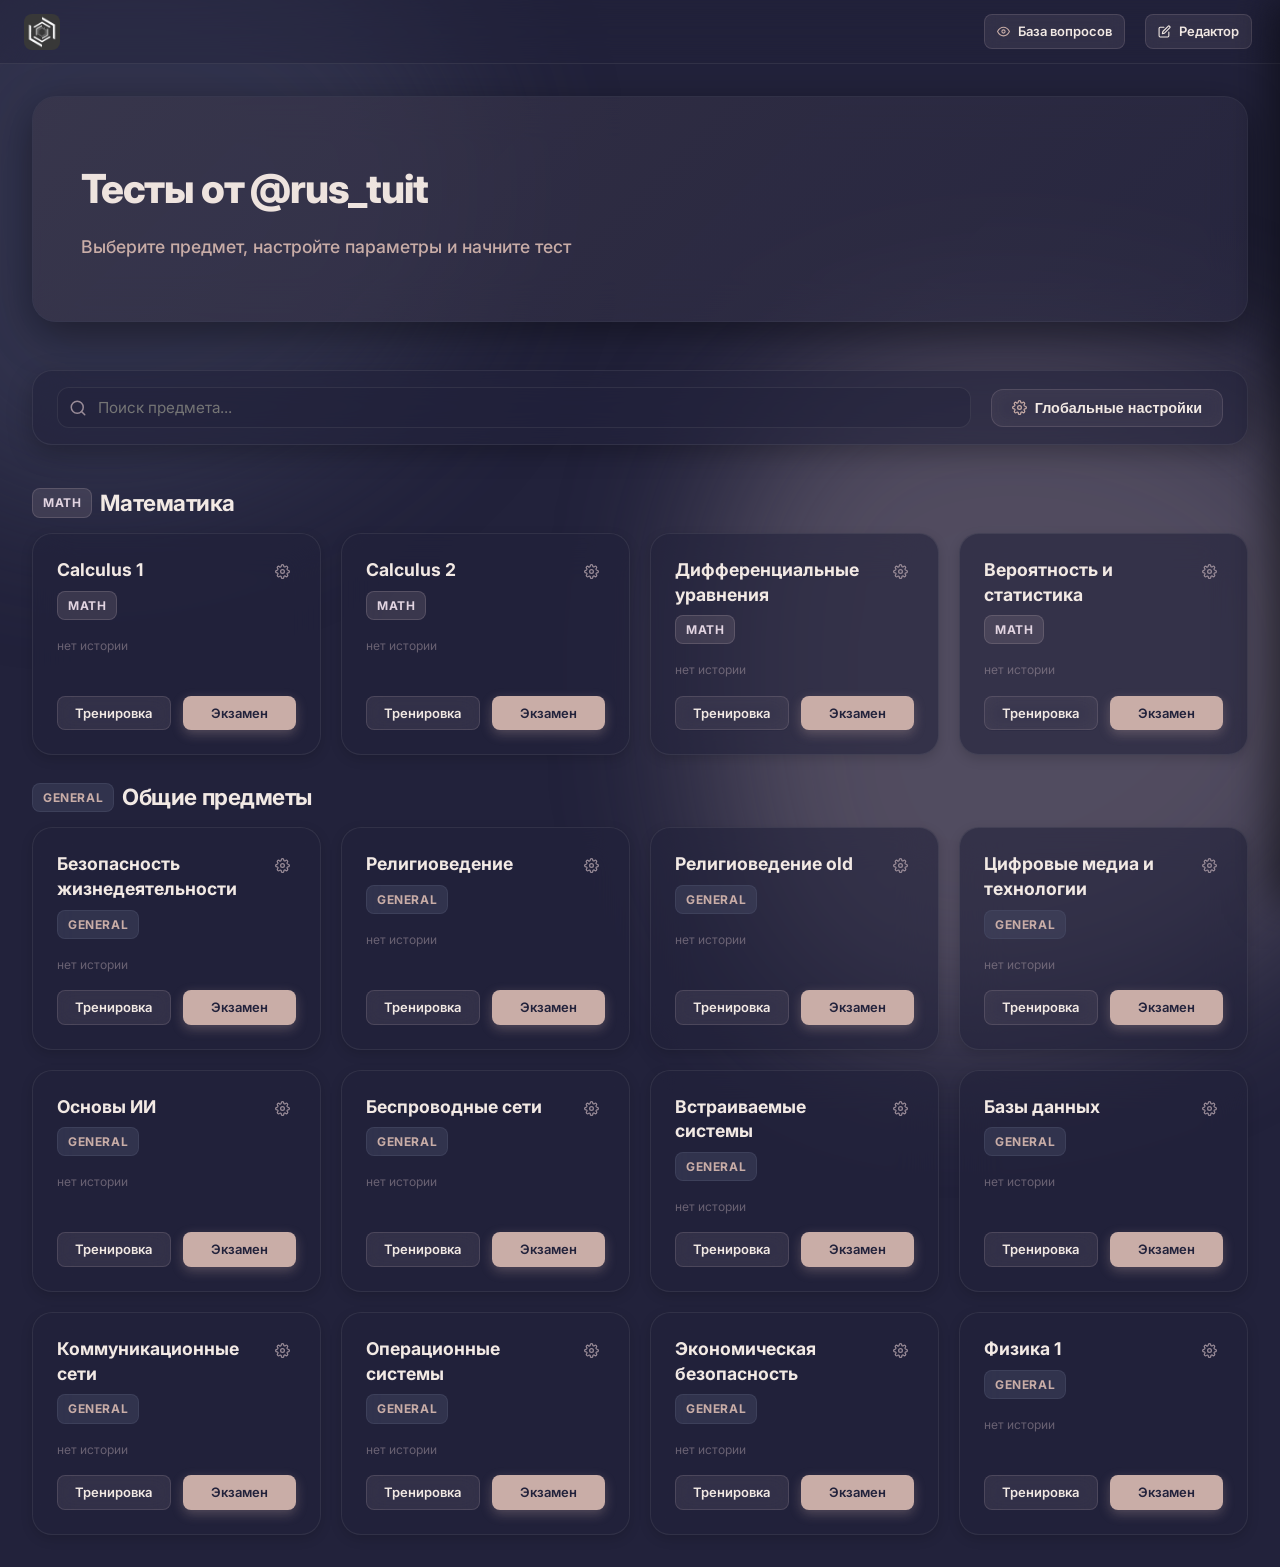
==== commit e74c7a1d: "update 20.05" ====
--- a/index.html
+++ b/index.html
@@ -14,6 +14,10 @@
       <img src="assets/logo.png" alt="QuizPlatform" class="logo-img" draggable="false">
     </a>
     <span class="header-spacer"></span>
+    <a href="viewer.html" class="btn btn-secondary btn-sm" style="margin-right:4px;">
+      <svg width="13" height="13" viewBox="0 0 24 24" fill="none" stroke="currentColor" stroke-width="2" stroke-linecap="round" stroke-linejoin="round" style="color:var(--accent);"><path d="M1 12s4-8 11-8 11 8 11 8-4 8-11 8-11-8-11-8z"/><circle cx="12" cy="12" r="3"/></svg>
+      База вопросов
+    </a>
     <a href="editor.html" class="btn btn-secondary btn-sm" style="margin-right:4px;">
       <svg width="13" height="13" viewBox="0 0 24 24" fill="none" stroke="currentColor" stroke-width="2" stroke-linecap="round" stroke-linejoin="round"><path d="M11 4H4a2 2 0 0 0-2 2v14a2 2 0 0 0 2 2h14a2 2 0 0 0 2-2v-7"/><path d="M18.5 2.5a2.121 2.121 0 0 1 3 3L12 15l-4 1 1-4 9.5-9.5z"/></svg>
       Редактор
@@ -38,16 +42,12 @@
         <input type="text" id="search-subjects" placeholder="Поиск предмета..." style="width: 100%; padding: 10px 12px 10px 40px; background: rgba(34, 34, 59, 0.4); border: 1px solid var(--glass-border); border-radius: var(--radius); color: var(--text); outline: none;">
       </div>
 
-      <!-- Settings -->
-      <div class="global-settings" style="display: flex; gap: 20px; align-items: center; flex-wrap: wrap;">
-        <div class="form-row" style="margin-bottom:0;">
-          <label style="margin-bottom:0; font-size: 0.9rem;">Время (мин)</label>
-          <input type="number" id="global-exam-time" value="60" min="1" max="300" style="width: 80px; padding: 6px 12px;">
-        </div>
-        <label class="checkbox-row" style="margin-bottom:0;">
-          <input type="checkbox" id="global-practice-mode">
-          <span style="font-size: 0.9rem;">Мгновенный ответ</span>
-        </label>
+      <!-- Settings button -->
+      <div>
+        <button id="btn-global-settings" class="btn btn-secondary" title="Глобальные настройки">
+          <svg width="15" height="15" viewBox="0 0 24 24" fill="none" stroke="currentColor" stroke-width="2" stroke-linecap="round" stroke-linejoin="round" style="color:var(--accent);"><circle cx="12" cy="12" r="3"/><path d="M19.4 15a1.65 1.65 0 0 0 .33 1.82l.06.06a2 2 0 0 1-2.83 2.83l-.06-.06a1.65 1.65 0 0 0-1.82-.33 1.65 1.65 0 0 0-1 1.51V21a2 2 0 0 1-4 0v-.09A1.65 1.65 0 0 0 9 19.4a1.65 1.65 0 0 0-1.82.33l-.06.06a2 2 0 0 1-2.83-2.83l.06-.06A1.65 1.65 0 0 0 4.68 15a1.65 1.65 0 0 0-1.51-1H3a2 2 0 0 1 0-4h.09A1.65 1.65 0 0 0 4.6 9a1.65 1.65 0 0 0-.33-1.82l-.06-.06a2 2 0 0 1 2.83-2.83l.06.06A1.65 1.65 0 0 0 9 4.68a1.65 1.65 0 0 0 1-1.51V3a2 2 0 0 1 4 0v.09a1.65 1.65 0 0 0 1 1.51 1.65 1.65 0 0 0 1.82-.33l.06-.06a2 2 0 0 1 2.83 2.83l-.06.06A1.65 1.65 0 0 0 19.4 9a1.65 1.65 0 0 0 1.51 1H21a2 2 0 0 1 0 4h-.09a1.65 1.65 0 0 0-1.51 1z"/></svg>
+          Глобальные настройки
+        </button>
       </div>
 
     </div>
@@ -129,13 +129,219 @@
   </div>
 </div>
 
+<!-- Settings Sidebar -->
+<div class="settings-sidebar-overlay" id="sidebar-overlay"></div>
+<div class="settings-sidebar" id="sidebar-panel">
+  <div class="settings-sidebar-header">
+    <h2 id="sidebar-title">
+      <svg width="20" height="20" viewBox="0 0 24 24" fill="none" stroke="currentColor" stroke-width="2.5" stroke-linecap="round" stroke-linejoin="round" style="color:var(--accent);"><circle cx="12" cy="12" r="3"/><path d="M19.4 15a1.65 1.65 0 0 0 .33 1.82l.06.06a2 2 0 0 1-2.83 2.83l-.06-.06a1.65 1.65 0 0 0-1.82-.33 1.65 1.65 0 0 0-1 1.51V21a2 2 0 0 1-4 0v-.09A1.65 1.65 0 0 0 9 19.4a1.65 1.65 0 0 0-1.82.33l-.06.06a2 2 0 0 1-2.83-2.83l.06-.06A1.65 1.65 0 0 0 4.68 15a1.65 1.65 0 0 0-1.51-1H3a2 2 0 0 1 0-4h.09A1.65 1.65 0 0 0 4.6 9a1.65 1.65 0 0 0-.33-1.82l-.06-.06a2 2 0 0 1 2.83-2.83l.06.06A1.65 1.65 0 0 0 9 4.68a1.65 1.65 0 0 0 1-1.51V3a2 2 0 0 1 4 0v.09a1.65 1.65 0 0 0 1 1.51 1.65 1.65 0 0 0 1.82-.33l.06-.06a2 2 0 0 1 2.83 2.83l-.06.06A1.65 1.65 0 0 0 19.4 9a1.65 1.65 0 0 0 1.51 1H21a2 2 0 0 1 0 4h-.09a1.65 1.65 0 0 0-1.51 1z"/></svg>
+      <span id="sidebar-header-text">Настройки</span>
+    </h2>
+    <button class="btn btn-ghost btn-sm" id="sidebar-close" style="padding:4px 8px;">
+      <svg width="16" height="16" viewBox="0 0 24 24" fill="none" stroke="currentColor" stroke-width="2" stroke-linecap="round" stroke-linejoin="round"><line x1="18" y1="6" x2="6" y2="18"/><line x1="6" y1="6" x2="18" y2="18"/></svg>
+    </button>
+  </div>
+  
+  <div class="settings-sidebar-body">
+    <!-- Section: Global / Exam parameters -->
+    <div id="section-global-settings">
+      <div class="setting-section-title">Общие настройки</div>
+      
+      <div class="form-row" style="margin-bottom: 18px;">
+        <label style="margin-bottom: 8px;">Время на экзамен (минут)</label>
+        <div style="display:flex; align-items:center; gap: 12px;">
+          <input type="range" id="global-exam-time-slider" min="10" max="180" step="5" value="60" style="flex:1; accent-color: var(--accent);">
+          <input type="number" id="global-exam-time" value="60" min="1" max="300" class="sidebar-input-number">
+        </div>
+      </div>
+      
+      <label class="switch-row" style="margin-bottom: 12px;">
+        <span class="switch-label">
+          <span class="switch-title">Мгновенный ответ</span>
+          <span class="switch-desc">Показывать правильный вариант сразу при выборе в режиме тренировки</span>
+        </span>
+        <input type="checkbox" id="global-practice-mode" class="custom-switch-input">
+        <span class="custom-switch-slider"></span>
+      </label>
+    </div>
+    
+    <!-- Section: Subject Specific Settings (hidden when global is open) -->
+    <div id="section-subject-settings" class="hidden">
+      <div class="divider" style="margin: 8px 0 20px;"></div>
+      <div class="setting-section-title" id="subject-settings-title" style="margin-bottom: 14px;">Параметры теста</div>
+      
+      <!-- Questions count Segmented Control -->
+      <div class="form-row" style="margin-bottom: 20px;">
+        <label style="margin-bottom: 8px;">Количество вопросов</label>
+        <div class="segmented-control" id="subject-count-segments" style="margin-bottom: 10px;">
+          <button type="button" class="segment-btn" data-value="10">10</button>
+          <button type="button" class="segment-btn" data-value="20">20</button>
+          <button type="button" class="segment-btn" data-value="30">30</button>
+          <button type="button" class="segment-btn" data-value="50">50</button>
+          <button type="button" class="segment-btn" data-value="all">Все</button>
+          <button type="button" class="segment-btn" data-value="custom">Свой</button>
+        </div>
+        
+        <div id="subject-custom-count-container" class="hidden" style="display:flex; align-items:center; gap:10px;">
+          <input type="number" id="subject-custom-count" min="1" value="20" style="width:100%; max-width: 100px; padding: 6px 12px;">
+          <span class="text-xs text-muted">вопросов (всего доступно: <span id="subject-total-q-indicator">...</span>)</span>
+        </div>
+      </div>
+      
+      <!-- Shuffling switches -->
+      <div style="display:flex; flex-direction:column; gap:12px; margin-bottom: 20px;">
+        <label class="switch-row">
+          <span class="switch-label">
+            <span class="switch-title">Перемешать вопросы</span>
+            <span class="switch-desc">Выводить вопросы теста в случайном порядке</span>
+          </span>
+          <input type="checkbox" id="subject-shuffle-q" class="custom-switch-input">
+          <span class="custom-switch-slider"></span>
+        </label>
+        
+        <label class="switch-row">
+          <span class="switch-label">
+            <span class="switch-title">Перемешать ответы</span>
+            <span class="switch-desc">Каждый раз перемешивать варианты ответов</span>
+          </span>
+          <input type="checkbox" id="subject-shuffle-a" class="custom-switch-input">
+          <span class="custom-switch-slider"></span>
+        </label>
+      </div>
+      
+      <!-- Math sections categories -->
+      <div id="math-type-selection-container" class="hidden">
+        <label style="margin-bottom: 8px;">Разделы для тренировки:</label>
+        <div class="chips-grid" id="math-types-grid">
+          <!-- chips loaded dynamically -->
+        </div>
+      </div>
+    </div>
+  </div>
+  
+  <div class="settings-sidebar-footer">
+    <button class="btn btn-primary" id="sidebar-save-btn">Сохранить</button>
+  </div>
+</div>
+
 <script src="https://cdn.sheetjs.com/xlsx-0.20.3/package/dist/xlsx.full.min.js"></script>
 <script src="assets/quiz.js"></script>
 <script>
 let allSubjects = [];
+const subjectTotalQuestions = {};
+let activeSidebarSubjectId = null;
+
+// Sidebar elements
+let sidebarOverlay, sidebarPanel, sidebarTitle, sidebarClose, sidebarSaveBtn, sidebarHeaderText;
+let sectionGlobalSettings, sectionSubjectSettings;
+let globalExamTimeSlider, globalExamTime, globalPracticeMode;
+let subjectSettingsTitle, subjectCountSegments, subjectCustomCountContainer, subjectCustomCount, subjectTotalQIndicator;
+let subjectShuffleQ, subjectShuffleA, mathTypeSelectionContainer, mathTypesGrid;
 
 document.addEventListener('DOMContentLoaded', async () => {
   QuizUtils.initTheme();
+
+  // Bind Sidebar DOM elements
+  sidebarOverlay = document.getElementById('sidebar-overlay');
+  sidebarPanel = document.getElementById('sidebar-panel');
+  sidebarTitle = document.getElementById('sidebar-title');
+  sidebarClose = document.getElementById('sidebar-close');
+  sidebarSaveBtn = document.getElementById('sidebar-save-btn');
+  sidebarHeaderText = document.getElementById('sidebar-header-text');
+
+  sectionGlobalSettings = document.getElementById('section-global-settings');
+  sectionSubjectSettings = document.getElementById('section-subject-settings');
+
+  globalExamTimeSlider = document.getElementById('global-exam-time-slider');
+  globalExamTime = document.getElementById('global-exam-time');
+  globalPracticeMode = document.getElementById('global-practice-mode');
+
+  subjectSettingsTitle = document.getElementById('subject-settings-title');
+  subjectCountSegments = document.getElementById('subject-count-segments');
+  subjectCustomCountContainer = document.getElementById('subject-custom-count-container');
+  subjectCustomCount = document.getElementById('subject-custom-count');
+  subjectTotalQIndicator = document.getElementById('subject-total-q-indicator');
+  subjectShuffleQ = document.getElementById('subject-shuffle-q');
+  subjectShuffleA = document.getElementById('subject-shuffle-a');
+  mathTypeSelectionContainer = document.getElementById('math-type-selection-container');
+  mathTypesGrid = document.getElementById('math-types-grid');
+
+  // Sidebar events
+  sidebarClose.addEventListener('click', closeSettingsSidebar);
+  sidebarOverlay.addEventListener('click', closeSettingsSidebar);
+
+  // Time slider sync
+  globalExamTimeSlider.addEventListener('input', e => {
+    globalExamTime.value = e.target.value;
+  });
+  globalExamTime.addEventListener('input', e => {
+    let val = parseInt(e.target.value) || 60;
+    val = Math.max(1, Math.min(300, val));
+    globalExamTimeSlider.value = val;
+  });
+
+  // Quantity Segmented Control click handler
+  subjectCountSegments.querySelectorAll('.segment-btn').forEach(btn => {
+    btn.addEventListener('click', () => {
+      subjectCountSegments.querySelectorAll('.segment-btn').forEach(b => b.classList.remove('active'));
+      btn.classList.add('active');
+      if (btn.dataset.value === 'custom') {
+        subjectCustomCountContainer.classList.remove('hidden');
+      } else {
+        subjectCustomCountContainer.classList.add('hidden');
+      }
+    });
+  });
+
+  // Sidebar Save Click Handler
+  sidebarSaveBtn.addEventListener('click', () => {
+    // Save global settings
+    const gTime = parseInt(globalExamTime.value) || 60;
+    const gImm = globalPracticeMode.checked;
+    QuizUtils.saveSettings('global', { time: gTime, immFB: gImm });
+
+    // Save subject settings if a subject is active
+    if (activeSidebarSubjectId && activeSidebarSubjectId !== 'global') {
+      const activeBtn = subjectCountSegments.querySelector('.segment-btn.active');
+      const segmentVal = activeBtn ? activeBtn.dataset.value : '20';
+
+      let count = 20;
+      let allQ = false;
+      if (segmentVal === 'all') {
+        allQ = true;
+        count = subjectTotalQuestions[activeSidebarSubjectId] || 20;
+      } else if (segmentVal === 'custom') {
+        count = parseInt(subjectCustomCount.value) || 20;
+      } else {
+        count = parseInt(segmentVal) || 20;
+      }
+
+      const shuffleQ = subjectShuffleQ.checked;
+      const shuffleA = subjectShuffleA.checked;
+
+      let types = [];
+      if (mathTypesGrid.querySelectorAll('.chip-btn.active').length) {
+        mathTypesGrid.querySelectorAll('.chip-btn.active').forEach(chip => types.push(chip.dataset.value));
+      }
+
+      QuizUtils.saveSettings('subject_' + activeSidebarSubjectId, {
+        count,
+        allQ,
+        shuffleQ,
+        shuffleA,
+        types
+      });
+    }
+
+    updateAllStartLinks();
+    closeSettingsSidebar();
+    QuizUtils.toast('Настройки сохранены', 'success');
+  });
+
+  // Global settings toolbar button
+  document.getElementById('btn-global-settings').addEventListener('click', () => {
+    openSettingsSidebar('global');
+  });
 
   try {
     const manifest = await QuizUtils.loadManifest();
@@ -160,10 +366,13 @@
     manifest.subjects.forEach(s => {
       QuizUtils.loadQuestions(s.file).then(qs => {
         const total = qs.length;
+        subjectTotalQuestions[s.id] = total;
+        
         const countEl = document.getElementById('q-count-' + s.id);
-        const totalEl = document.getElementById('q-total-' + s.id);
         if (countEl) countEl.textContent = total + ' вопр.';
-        if (totalEl) totalEl.textContent = total;
+        
+        // update start links once count is loaded to generate correct all-q link parameter values
+        updateAllStartLinks();
       }).catch(() => {
         const el = document.getElementById('q-count-' + s.id);
         if (el) el.textContent = '';
@@ -179,20 +388,6 @@
   document.getElementById('history-modal').addEventListener('click', e => {
     if (e.target === e.currentTarget) closeHistoryModal();
   });
-
-  // Load global settings
-  const gSettings = QuizUtils.loadSettings('global');
-  if (gSettings.time) document.getElementById('global-exam-time').value = gSettings.time;
-  if (gSettings.immFB !== undefined) document.getElementById('global-practice-mode').checked = gSettings.immFB;
-
-  function saveGlobalSettings() {
-    QuizUtils.saveSettings('global', {
-      time: document.getElementById('global-exam-time').value,
-      immFB: document.getElementById('global-practice-mode').checked
-    });
-  }
-  document.getElementById('global-exam-time').addEventListener('change', saveGlobalSettings);
-  document.getElementById('global-practice-mode').addEventListener('change', saveGlobalSettings);
 
   // Search logic
   const searchInput = document.getElementById('search-subjects');
@@ -213,8 +408,6 @@
 function renderCard(subject, containerId) {
   const history  = QuizUtils.loadHistory(subject.id);
   const answered = QuizUtils.loadAnswered(subject.id);
-  const saved    = QuizUtils.loadSettings('subject_' + subject.id);
-  const quizPage = subject.type === 'math' ? 'math-quiz.html' : 'quiz.html';
 
   const card = document.createElement('div');
   card.className = 'subject-card';
@@ -227,11 +420,6 @@
     : '<span class="text-faint text-xs">нет истории</span>';
 
   const answeredCount = answered.size;
-  const defaultCount = 20;
-  const count    = saved.count    !== undefined ? saved.count    : defaultCount;
-  const allQ     = saved.allQ     !== undefined ? saved.allQ     : false;
-  const shuffleQ = saved.shuffleQ !== undefined ? saved.shuffleQ : true;
-  const shuffleA = saved.shuffleA !== undefined ? saved.shuffleA : true;
 
   card.innerHTML = `
     <div class="subject-card-header">
@@ -250,111 +438,134 @@
 
     <div class="subject-card-history">${historyHtml}</div>
 
-    <div class="settings-drawer" id="drawer-${subject.id}">
-      <div class="form-row" style="margin-bottom:8px;">
-        <label>Количество вопросов</label>
-        <div style="display:flex;align-items:center;gap:10px;flex-wrap:wrap;">
-          <input type="number" class="setting-count" min="1" value="${count}" style="width:72px;" ${allQ ? 'disabled' : ''}>
-          <label class="checkbox-row" style="margin-bottom:0;">
-            <input type="checkbox" class="setting-all-q" ${allQ ? 'checked' : ''}>
-            <span>Все (<span id="q-total-${subject.id}">...</span>)</span>
-          </label>
-        </div>
-      </div>
-      <label class="checkbox-row" style="margin-bottom:6px;">
-        <input type="checkbox" class="setting-shuffle-q" ${shuffleQ ? 'checked' : ''}>
-        <span>Перемешать вопросы</span>
-      </label>
-      <label class="checkbox-row">
-        <input type="checkbox" class="setting-shuffle-a" ${shuffleA ? 'checked' : ''}>
-        <span>Перемешать ответы</span>
-      </label>
-      ${subject.type === 'math' ? `
-      <div style="margin-top:12px; padding-top:12px; border-top:1px solid var(--border);">
-        <label style="font-size:0.85rem; display:block; margin-bottom:8px;">Типы для тренировки:</label>
-        <div style="display:grid; grid-template-columns: repeat(5, 1fr); gap: 8px;">
-          ${Array.from({length: 14}, (_, i) => `
-            <label class="checkbox-row" style="margin-bottom:0;">
-              <input type="checkbox" class="setting-type-cb" value="${i+1}" ${saved.types && !saved.types.includes(String(i+1)) ? '' : 'checked'}>
-              <span style="font-size:0.8rem;">${i+1}</span>
-            </label>
-          `).join('')}
-        </div>
-      </div>
-      ` : ''}
-    </div>
-
     <div class="subject-card-actions">
-      <a href="${quizPage}?subject=${subject.id}&mode=practice" class="btn btn-secondary btn-sm" id="btn-practice-${subject.id}">Тренировка</a>
-      <a href="${quizPage}?subject=${subject.id}&mode=exam" class="btn btn-primary btn-sm" id="btn-exam-${subject.id}">Экзамен</a>
+      <a href="" class="btn btn-secondary btn-sm" id="btn-practice-${subject.id}">Тренировка</a>
+      <a href="" class="btn btn-primary btn-sm" id="btn-exam-${subject.id}">Экзамен</a>
     </div>
   `;
 
   document.getElementById(containerId).appendChild(card);
 
-  // Gear toggle
-  const drawer  = card.querySelector('.settings-drawer');
-  const gearBtn = card.querySelector('.gear-btn');
-  gearBtn.addEventListener('click', () => drawer.classList.toggle('open'));
-
-  // Save settings on change
-  const countEl    = card.querySelector('.setting-count');
-  const allQEl     = card.querySelector('.setting-all-q');
-  const shuffleQEl = card.querySelector('.setting-shuffle-q');
-  const shuffleAEl = card.querySelector('.setting-shuffle-a');
-
-  allQEl.addEventListener('change', () => {
-    countEl.disabled = allQEl.checked;
-    saveCardSettings();
-  });
-
-  function saveCardSettings() {
-    const val = parseInt(countEl.value) || defaultCount;
-    let types = [];
-    if (subject.type === 'math') {
-      card.querySelectorAll('.setting-type-cb:checked').forEach(cb => types.push(cb.value));
-    }
-    QuizUtils.saveSettings('subject_' + subject.id, {
-      count:    val,
-      allQ:     allQEl.checked,
-      shuffleQ: shuffleQEl.checked,
-      shuffleA: shuffleAEl.checked,
-      types:    types
-    });
-    updateStartLinks();
-  }
-
-  function updateStartLinks() {
-    const c      = parseInt(countEl.value) || defaultCount;
-    const isAllQ = allQEl.checked;
-    const sq     = shuffleQEl.checked ? '1' : '0';
-    const sa     = shuffleAEl.checked ? '1' : '0';
-
-    const gTime = document.getElementById('global-exam-time').value || '60';
-    const gImm  = document.getElementById('global-practice-mode').checked ? '1' : '0';
-
-    const countParam = isAllQ ? '' : `&count=${c}`;
-    const allQParam  = isAllQ ? '&allQ=1' : '';
+  // Bind gear-btn click
+  card.querySelector('.gear-btn').addEventListener('click', () => {
+    openSettingsSidebar(subject.id);
+  });
+}
+
+function updateAllStartLinks() {
+  const gSettings = QuizUtils.loadSettings('global');
+  const gTime = gSettings.time || '60';
+  const gImm  = gSettings.immFB ? '1' : '0';
+
+  allSubjects.forEach(subject => {
+    const saved = QuizUtils.loadSettings('subject_' + subject.id);
+    const quizPage = subject.type === 'math' ? 'math-quiz.html' : 'quiz.html';
+
+    const count    = saved.count !== undefined ? saved.count : 20;
+    const allQ     = saved.allQ  !== undefined ? saved.allQ  : false;
+    const shuffleQ = saved.shuffleQ !== undefined ? saved.shuffleQ : true;
+    const shuffleA = saved.shuffleA !== undefined ? saved.shuffleA : true;
+
+    const countParam = allQ ? '' : `&count=${count}`;
+    const allQParam  = allQ ? '&allQ=1' : '';
+    const sq         = shuffleQ ? '1' : '0';
+    const sa         = shuffleA ? '1' : '0';
+
     const base = `${quizPage}?subject=${subject.id}${countParam}${allQParam}&shuffleQ=${sq}&shuffleA=${sa}&time=${gTime}&immFB=${gImm}`;
     let practiceUrl = base + '&mode=practice';
     if (subject.type === 'math') {
-      const typesStr = Array.from(card.querySelectorAll('.setting-type-cb:checked')).map(cb => cb.value).join(',');
-      practiceUrl += '&types=' + encodeURIComponent(typesStr);
+      const selectedTypes = saved.types || Array.from({length: 14}, (_, i) => String(i+1));
+      practiceUrl += '&types=' + encodeURIComponent(selectedTypes.join(','));
     }
-    document.getElementById('btn-practice-' + subject.id).href = practiceUrl;
-    document.getElementById('btn-exam-'     + subject.id).href = base + '&mode=exam';
+
+    const btnPractice = document.getElementById('btn-practice-' + subject.id);
+    const btnExam = document.getElementById('btn-exam-' + subject.id);
+    if (btnPractice) btnPractice.href = practiceUrl;
+    if (btnExam) btnExam.href = base + '&mode=exam';
+  });
+}
+
+/* ============================================================
+   Sidebar open/close logic
+============================================================ */
+function openSettingsSidebar(subjectId) {
+  activeSidebarSubjectId = subjectId;
+
+  // Pre-load global settings
+  const gSettings = QuizUtils.loadSettings('global');
+  const gTime = gSettings.time || 60;
+  globalExamTimeSlider.value = gTime;
+  globalExamTime.value = gTime;
+  globalPracticeMode.checked = gSettings.immFB !== undefined ? gSettings.immFB : false;
+
+  if (subjectId === 'global') {
+    sidebarHeaderText.textContent = 'Глобальные настройки';
+    sectionGlobalSettings.classList.remove('hidden');
+    sectionSubjectSettings.classList.add('hidden');
+  } else {
+    const subject = allSubjects.find(s => s.id === subjectId);
+    if (!subject) return;
+
+    sidebarHeaderText.textContent = subject.name;
+    sectionGlobalSettings.classList.remove('hidden');
+    sectionSubjectSettings.classList.remove('hidden');
+
+    // Pre-load subject settings
+    const saved = QuizUtils.loadSettings('subject_' + subjectId);
+    const totalQ = subjectTotalQuestions[subjectId] || 0;
+    subjectTotalQIndicator.textContent = totalQ;
+
+    subjectShuffleQ.checked = saved.shuffleQ !== undefined ? saved.shuffleQ : true;
+    subjectShuffleA.checked = saved.shuffleA !== undefined ? saved.shuffleA : true;
+
+    const count = saved.count !== undefined ? saved.count : 20;
+    const allQ  = saved.allQ  !== undefined ? saved.allQ  : false;
+
+    subjectCountSegments.querySelectorAll('.segment-btn').forEach(btn => {
+      btn.classList.remove('active');
+    });
+    subjectCustomCountContainer.classList.add('hidden');
+
+    if (allQ) {
+      const allBtn = subjectCountSegments.querySelector('[data-value="all"]');
+      if (allBtn) allBtn.classList.add('active');
+    } else if ([10, 20, 30, 50].includes(count)) {
+      const segmentBtn = subjectCountSegments.querySelector(`[data-value="${count}"]`);
+      if (segmentBtn) segmentBtn.classList.add('active');
+    } else {
+      const customBtn = subjectCountSegments.querySelector('[data-value="custom"]');
+      if (customBtn) customBtn.classList.add('active');
+      subjectCustomCountContainer.classList.remove('hidden');
+      subjectCustomCount.value = count;
+    }
+
+    if (subject.type === 'math') {
+      mathTypeSelectionContainer.classList.remove('hidden');
+      mathTypesGrid.innerHTML = '';
+      for (let i = 1; i <= 14; i++) {
+        const btn = document.createElement('button');
+        btn.type = 'button';
+        btn.className = 'chip-btn';
+        btn.textContent = i;
+        btn.dataset.value = i;
+        const isSelected = !saved.types || saved.types.includes(String(i));
+        if (isSelected) btn.classList.add('active');
+        btn.addEventListener('click', () => btn.classList.toggle('active'));
+        mathTypesGrid.appendChild(btn);
+      }
+    } else {
+      mathTypeSelectionContainer.classList.add('hidden');
+    }
   }
 
-  countEl.addEventListener('change',    saveCardSettings);
-  shuffleQEl.addEventListener('change', saveCardSettings);
-  shuffleAEl.addEventListener('change', saveCardSettings);
-  card.querySelectorAll('.setting-type-cb').forEach(cb => cb.addEventListener('change', saveCardSettings));
-  
-  // Also listen to global settings
-  document.getElementById('global-exam-time').addEventListener('input', updateStartLinks);
-  document.getElementById('global-practice-mode').addEventListener('change', updateStartLinks);
-
-  updateStartLinks();
+  sidebarOverlay.classList.add('open');
+  sidebarPanel.classList.add('open');
+}
+
+function closeSettingsSidebar() {
+  sidebarOverlay.classList.remove('open');
+  sidebarPanel.classList.remove('open');
+  activeSidebarSubjectId = null;
 }
 
 /* ============================================================
@@ -363,47 +574,44 @@
 function renderHistorySection(subjects) {
   const container = document.getElementById('history-entries');
   container.innerHTML = '';
-  let hasAny = false;
-
-  subjects.forEach(subject => {
-    const history = QuizUtils.loadHistory(subject.id);
-    if (!history.length) return;
-    hasAny = true;
-
-    const group = document.createElement('div');
-    group.className = 'history-subject-group';
-    group.innerHTML = `<div class="history-subject-label">${subject.name}</div>`;
-
-    history.forEach((entry, idx) => {
-      const mode  = entry.mode === 'exam' ? 'Экзамен' : 'Тренировка';
-      const score = entry.mode === 'exam'
-        ? `${entry.score}/${entry.total} баллов`
-        : `${entry.percent}% (${entry.score}/${entry.total})`;
-
-      const isPassed = entry.mode === 'exam'
-        ? (entry.score >= entry.total * 0.6)
-        : (entry.percent >= 60);
-
-      const el = document.createElement('div');
-      el.className = 'history-entry';
-      el.innerHTML = `
-        <span class="history-entry-score">${score}</span>
-        <span class="history-entry-meta">${QuizUtils.formatDate(entry.date)} &middot; ${mode}</span>
-        <span class="history-entry-badge">
-          <span class="badge ${isPassed ? 'badge-success' : 'badge-danger'}">${isPassed ? 'Сдан' : 'Не сдан'}</span>
-        </span>
-        <svg width="14" height="14" viewBox="0 0 24 24" fill="none" stroke="currentColor" stroke-width="2" stroke-linecap="round" stroke-linejoin="round" style="opacity:.5;flex-shrink:0;"><polyline points="9 18 15 12 9 6"/></svg>
-      `;
-      el.addEventListener('click', () => openHistoryModal(subject, entry, idx));
-      group.appendChild(el);
-    });
-
-    container.appendChild(group);
-  });
-
-  if (hasAny) {
-    document.getElementById('history-section').classList.remove('hidden');
+
+  const globalHistory = QuizUtils.loadGlobalHistory();
+  if (!globalHistory.length) {
+    document.getElementById('history-section').classList.add('hidden');
+    return;
   }
+
+  globalHistory.forEach((entry, idx) => {
+    const subject = subjects.find(s => s.id === entry.subjectId);
+    const subjectName = subject ? subject.name : 'Неизвестный предмет';
+
+    const mode  = entry.mode === 'exam' ? 'Экзамен' : 'Тренировка';
+    const score = entry.mode === 'exam'
+      ? `${entry.score}/${entry.total} баллов`
+      : `${entry.percent}% (${entry.score}/${entry.total})`;
+
+    const isPassed = entry.mode === 'exam'
+      ? (entry.score >= entry.total * 0.6)
+      : (entry.percent >= 60);
+
+    const el = document.createElement('div');
+    el.className = 'history-entry';
+    el.innerHTML = `
+      <span class="history-entry-score">${score}</span>
+      <div class="history-entry-meta" style="display:flex; flex-direction:column; gap:4px; flex:1; min-width:0;">
+        <span style="font-weight:700; color:var(--text); overflow:hidden; text-overflow:ellipsis; white-space:nowrap; font-size:0.92rem;">${subjectName}</span>
+        <span>${QuizUtils.formatDate(entry.date)} &middot; ${mode}</span>
+      </div>
+      <span class="history-entry-badge">
+        <span class="badge ${isPassed ? 'badge-success' : 'badge-danger'}">${isPassed ? 'Сдан' : 'Не сдан'}</span>
+      </span>
+      <svg width="14" height="14" viewBox="0 0 24 24" fill="none" stroke="currentColor" stroke-width="2" stroke-linecap="round" stroke-linejoin="round" style="opacity:.5;flex-shrink:0;"><polyline points="9 18 15 12 9 6"/></svg>
+    `;
+    el.addEventListener('click', () => openHistoryModal(subject || { name: subjectName, id: entry.subjectId }, entry, idx));
+    container.appendChild(el);
+  });
+
+  document.getElementById('history-section').classList.remove('hidden');
 }
 
 function openHistoryModal(subject, entry, idx) {
--- a/assets/style.css
+++ b/assets/style.css
@@ -1105,8 +1105,8 @@
   font-size: 0.85rem;
   line-height: 1.7;
   color: var(--text-2);
-  user-select: none;
-  -webkit-user-select: none;
+  user-select: text;
+  -webkit-user-select: text;
   white-space: pre-wrap;
   word-break: break-word;
 }
@@ -1405,3 +1405,504 @@
 ::-webkit-scrollbar-track { background: transparent; }
 ::-webkit-scrollbar-thumb { background: rgba(154, 140, 152, 0.3); border-radius: 999px; }
 ::-webkit-scrollbar-thumb:hover { background: rgba(154, 140, 152, 0.6); }
+
+/* =========================================================
+   Settings Sidebar (Unified Slide-out Panel)
+   ========================================================= */
+.settings-sidebar-overlay {
+  position: fixed;
+  inset: 0;
+  background: rgba(11, 11, 26, 0.4);
+  backdrop-filter: blur(6px);
+  -webkit-backdrop-filter: blur(6px);
+  z-index: 300;
+  opacity: 0;
+  pointer-events: none;
+  transition: opacity 300ms ease;
+}
+.settings-sidebar-overlay.open {
+  opacity: 1;
+  pointer-events: auto;
+}
+.settings-sidebar {
+  position: fixed;
+  top: 0;
+  right: 0;
+  bottom: 0;
+  width: 440px;
+  max-width: 100vw;
+  background: rgba(34, 34, 59, 0.82);
+  backdrop-filter: blur(35px);
+  -webkit-backdrop-filter: blur(35px);
+  border-left: 1px solid var(--glass-border);
+  box-shadow: -10px 0 40px rgba(0, 0, 0, 0.5);
+  z-index: 301;
+  transform: translateX(100%);
+  transition: transform 400ms cubic-bezier(0.4, 0, 0.2, 1);
+  display: flex;
+  flex-direction: column;
+}
+.settings-sidebar.open {
+  transform: translateX(0);
+}
+.settings-sidebar-header {
+  padding: 24px 28px;
+  border-bottom: 1px solid var(--glass-border);
+  display: flex;
+  align-items: center;
+  justify-content: space-between;
+}
+.settings-sidebar-header h2 {
+  font-size: 1.25rem;
+  margin-bottom: 0;
+  font-weight: 800;
+  letter-spacing: -0.02em;
+  color: var(--text);
+  display: flex;
+  align-items: center;
+  gap: 10px;
+}
+.settings-sidebar-body {
+  padding: 28px;
+  flex: 1;
+  overflow-y: auto;
+  display: flex;
+  flex-direction: column;
+  gap: 24px;
+}
+.settings-sidebar-footer {
+  padding: 20px 28px;
+  border-top: 1px solid var(--glass-border);
+  display: flex;
+  gap: 12px;
+  background: rgba(34, 34, 59, 0.4);
+}
+.settings-sidebar-footer .btn {
+  flex: 1;
+}
+
+/* =========================================================
+   Custom Toggle Switches (iOS-style)
+   ========================================================= */
+.switch-row {
+  display: flex;
+  align-items: center;
+  justify-content: space-between;
+  gap: 16px;
+  padding: 12px 16px;
+  background: rgba(154, 140, 152, 0.06);
+  border: 1px solid var(--border);
+  border-radius: var(--radius);
+  cursor: pointer;
+  transition: all var(--transition);
+}
+.switch-row:hover {
+  background: rgba(154, 140, 152, 0.12);
+  border-color: rgba(201, 173, 167, 0.35);
+}
+.switch-label {
+  display: flex;
+  flex-direction: column;
+  gap: 2px;
+  flex: 1;
+}
+.switch-title {
+  font-size: 0.92rem;
+  font-weight: 600;
+  color: var(--text);
+}
+.switch-desc {
+  font-size: 0.78rem;
+  font-weight: 400;
+  color: var(--text-3);
+  line-height: 1.3;
+}
+.custom-switch-input {
+  display: none;
+}
+.custom-switch-slider {
+  position: relative;
+  width: 44px;
+  height: 24px;
+  background: rgba(34, 34, 59, 0.6);
+  border: 1px solid var(--border);
+  border-radius: 999px;
+  transition: all var(--transition);
+  flex-shrink: 0;
+}
+.custom-switch-slider::after {
+  content: '';
+  position: absolute;
+  top: 2px;
+  left: 2px;
+  width: 18px;
+  height: 18px;
+  background: var(--text-3);
+  border-radius: 50%;
+  transition: all 250ms cubic-bezier(0.4, 0, 0.2, 1);
+  box-shadow: 0 2px 4px rgba(0,0,0,0.3);
+}
+.custom-switch-input:checked + .custom-switch-slider {
+  background: var(--accent-soft);
+  border-color: var(--accent);
+}
+.custom-switch-input:checked + .custom-switch-slider::after {
+  transform: translateX(20px);
+  background: var(--accent);
+  box-shadow: 0 0 8px rgba(201, 173, 167, 0.6);
+}
+
+/* =========================================================
+   Segmented Controls
+   ========================================================= */
+.segmented-control {
+  display: flex;
+  background: rgba(34, 34, 59, 0.5);
+  border: 1px solid var(--border);
+  border-radius: var(--radius);
+  padding: 4px;
+  gap: 2px;
+  width: 100%;
+  box-sizing: border-box;
+}
+.segment-btn {
+  flex: 1;
+  background: transparent;
+  border: none;
+  color: var(--text-3);
+  font-size: 0.82rem;
+  font-weight: 600;
+  padding: 8px 4px;
+  border-radius: 8px;
+  cursor: pointer;
+  transition: all var(--transition);
+  text-align: center;
+}
+.segment-btn:hover {
+  color: var(--text);
+}
+.segment-btn.active {
+  background: var(--surface-solid);
+  color: var(--text);
+  box-shadow: var(--shadow-sm);
+}
+
+/* =========================================================
+   Interactive Chips Grid
+   ========================================================= */
+.chips-grid {
+  display: grid;
+  grid-template-columns: repeat(5, 1fr);
+  gap: 8px;
+  width: 100%;
+}
+.chip-btn {
+  display: flex;
+  align-items: center;
+  justify-content: center;
+  padding: 8px 0;
+  background: rgba(34, 34, 59, 0.4);
+  border: 1px solid var(--border);
+  border-radius: 8px;
+  color: var(--text-3);
+  font-size: 0.85rem;
+  font-weight: 700;
+  cursor: pointer;
+  transition: all var(--transition);
+}
+.chip-btn:hover {
+  border-color: var(--accent);
+  color: var(--text);
+}
+.chip-btn.active {
+  background: var(--accent);
+  border-color: var(--accent);
+  color: var(--bg);
+  box-shadow: 0 4px 12px rgba(201, 173, 167, 0.3);
+}
+
+/* Additional specific overrides */
+.setting-section-title {
+  font-size: 0.82rem;
+  font-weight: 800;
+  text-transform: uppercase;
+  letter-spacing: .08em;
+  color: var(--text-2);
+  margin-bottom: 10px;
+}
+.sidebar-input-number {
+  max-width: 100px;
+  padding: 8px 12px;
+  text-align: center;
+}
+.settings-sidebar .form-row {
+  margin-bottom: 0;
+}
+
+/* =========================================================
+   Premium Toolbar Controls & Custom Select
+   ========================================================= */
+.premium-select-wrap {
+  position: relative;
+  display: inline-block;
+  vertical-align: middle;
+}
+.premium-select {
+  appearance: none;
+  -webkit-appearance: none;
+  -moz-appearance: none;
+  padding: 6px 36px 6px 14px !important;
+  font-size: 0.8125rem !important;
+  font-weight: 600 !important;
+  color: var(--text-2) !important;
+  background: rgba(74, 78, 105, 0.2) !important;
+  border: 1px solid var(--border) !important;
+  border-radius: 8px !important;
+  cursor: pointer;
+  transition: all var(--transition) !important;
+  outline: none;
+  width: auto !important;
+  display: inline-block;
+  line-height: 1.5;
+}
+.premium-select:hover {
+  background: rgba(74, 78, 105, 0.35) !important;
+  border-color: var(--accent) !important;
+  color: var(--text) !important;
+}
+.premium-select:focus {
+  background: rgba(34, 34, 59, 0.8) !important;
+  border-color: var(--accent) !important;
+  box-shadow: 0 0 0 3px rgba(201, 173, 167, 0.15) !important;
+}
+.premium-select-wrap::after {
+  content: '';
+  position: absolute;
+  right: 12px;
+  top: 50%;
+  width: 6px;
+  height: 6px;
+  border-right: 2px solid var(--text-3);
+  border-bottom: 2px solid var(--text-3);
+  transform: translateY(-70%) rotate(45deg);
+  pointer-events: none;
+  transition: border-color var(--transition);
+}
+.premium-select-wrap:hover::after {
+  border-color: var(--text);
+}
+.premium-input {
+  background: rgba(74, 78, 105, 0.2) !important;
+  border: 1px solid var(--border) !important;
+  border-radius: 8px !important;
+  padding: 6px 12px !important;
+  font-size: 0.8125rem !important;
+  color: var(--text) !important;
+  outline: none;
+  transition: all var(--transition) !important;
+  line-height: 1.5;
+}
+.premium-input:focus {
+  background: rgba(34, 34, 59, 0.8) !important;
+  border-color: var(--accent) !important;
+  box-shadow: 0 0 0 3px rgba(201, 173, 167, 0.15) !important;
+}
+
+/* =========================================================
+   Table transitions
+   ========================================================= */
+tr td {
+  transition: background-color var(--transition);
+}
+
+/* =========================================================
+   Split-screen Modal Layout (editor.html)
+   ========================================================= */
+.modal-split {
+  height: 85vh;
+  max-height: 780px;
+}
+.modal-split .modal-body {
+  overflow: hidden;
+  padding: 20px 24px;
+  display: flex;
+  flex-direction: column;
+  height: calc(100% - 65px - 70px);
+}
+.modal-split .edit-modal-grid {
+  display: grid;
+  grid-template-columns: 1.15fr 1fr;
+  gap: 20px;
+  height: 100%;
+  overflow: hidden;
+}
+.modal-split .editor-form-scroll {
+  overflow-y: auto;
+  padding-right: 12px;
+  height: 100%;
+}
+.modal-split .editor-preview-sticky {
+  display: flex;
+  flex-direction: column;
+  height: 100%;
+  overflow: hidden;
+}
+.modal-split .preview-pane {
+  flex: 1;
+  overflow-y: auto;
+  background: rgba(34, 34, 59, 0.3);
+  border: 1px solid var(--border);
+  border-radius: var(--radius);
+  padding: 20px;
+}
+/* Scrollbar styling for forms/preview */
+.editor-form-scroll::-webkit-scrollbar,
+.preview-pane::-webkit-scrollbar,
+.editor-table-wrap::-webkit-scrollbar,
+.viewer-card::-webkit-scrollbar {
+  width: 6px;
+}
+.editor-form-scroll::-webkit-scrollbar-thumb,
+.preview-pane::-webkit-scrollbar-thumb,
+.editor-table-wrap::-webkit-scrollbar-thumb,
+.viewer-card::-webkit-scrollbar-thumb {
+  background: rgba(154, 140, 152, 0.3);
+  border-radius: 4px;
+}
+.editor-form-scroll::-webkit-scrollbar-track,
+.preview-pane::-webkit-scrollbar-track,
+.editor-table-wrap::-webkit-scrollbar-track,
+.viewer-card::-webkit-scrollbar-track {
+  background: transparent;
+}
+
+/* =========================================================
+   Viewer CSS (viewer.html)
+   ========================================================= */
+.viewer-grid {
+  display: grid;
+  gap: 20px;
+  padding: 24px;
+}
+.viewer-grid.cols-1 { grid-template-columns: 1fr; }
+.viewer-grid.cols-2 { grid-template-columns: repeat(2, 1fr); }
+.viewer-grid.cols-3 { grid-template-columns: repeat(3, 1fr); }
+@media (max-width: 900px) {
+  .viewer-grid.cols-3 { grid-template-columns: repeat(2, 1fr); }
+}
+@media (max-width: 600px) {
+  .viewer-grid.cols-2, .viewer-grid.cols-3 { grid-template-columns: 1fr; }
+}
+
+.viewer-card {
+  background: var(--glass-bg);
+  backdrop-filter: blur(20px);
+  -webkit-backdrop-filter: blur(20px);
+  border: 1px solid var(--glass-border);
+  border-radius: var(--radius-lg);
+  padding: 24px;
+  box-shadow: var(--glass-shadow);
+  transition: transform var(--transition), border-color var(--transition);
+  display: flex;
+  flex-direction: column;
+  position: relative;
+}
+.viewer-card:hover {
+  border-color: var(--accent);
+  transform: translateY(-2px);
+}
+
+.viewer-card.compact {
+  padding: 16px 20px;
+  border-radius: var(--radius);
+}
+.viewer-card.compact .question-text {
+  font-size: 0.95rem;
+  margin-bottom: 4px;
+}
+.compact-options-wrap {
+  margin-top: 12px;
+}
+.compact-options {
+  display: flex;
+  flex-wrap: wrap;
+  gap: 8px;
+}
+.compact-option-pill {
+  display: flex;
+  align-items: center;
+  gap: 6px;
+  padding: 4px 10px;
+  border-radius: 6px;
+  background: rgba(74, 78, 105, 0.2);
+  border: 1px solid var(--border);
+  font-size: 0.8rem;
+  font-weight: 500;
+  color: var(--text-2);
+}
+.compact-option-pill.correct {
+  background: var(--success-soft);
+  border-color: var(--success);
+  color: var(--text);
+  font-weight: 700;
+}
+.show-answer-btn {
+  background: rgba(154, 140, 152, 0.1);
+  border: 1px solid var(--border);
+  color: var(--accent);
+  font-size: 0.75rem;
+  font-weight: 700;
+  cursor: pointer;
+  padding: 4px 10px;
+  border-radius: 6px;
+  align-self: flex-start;
+  margin-top: 8px;
+  transition: all var(--transition);
+}
+.show-answer-btn:hover {
+  background: var(--accent);
+  color: var(--bg);
+  border-color: var(--accent);
+}
+
+/* Pagination */
+.pagination-row {
+  display: flex;
+  align-items: center;
+  justify-content: center;
+  gap: 6px;
+  padding: 16px 0 40px;
+  flex-wrap: wrap;
+}
+.page-btn {
+  display: flex;
+  align-items: center;
+  justify-content: center;
+  min-width: 34px;
+  height: 34px;
+  padding: 0 8px;
+  border-radius: 8px;
+  border: 1px solid var(--border);
+  background: rgba(74, 78, 105, 0.15);
+  color: var(--text-2);
+  font-size: 0.8rem;
+  font-weight: 600;
+  cursor: pointer;
+  transition: all var(--transition);
+}
+.page-btn:hover:not(:disabled) {
+  border-color: var(--accent);
+  color: var(--text);
+  background: rgba(154, 140, 152, 0.15);
+}
+.page-btn.active {
+  background: var(--accent);
+  border-color: var(--accent);
+  color: var(--bg);
+  box-shadow: 0 4px 12px rgba(201, 173, 167, 0.3);
+}
+.page-btn:disabled {
+  opacity: 0.3;
+  cursor: not-allowed;
+}
+
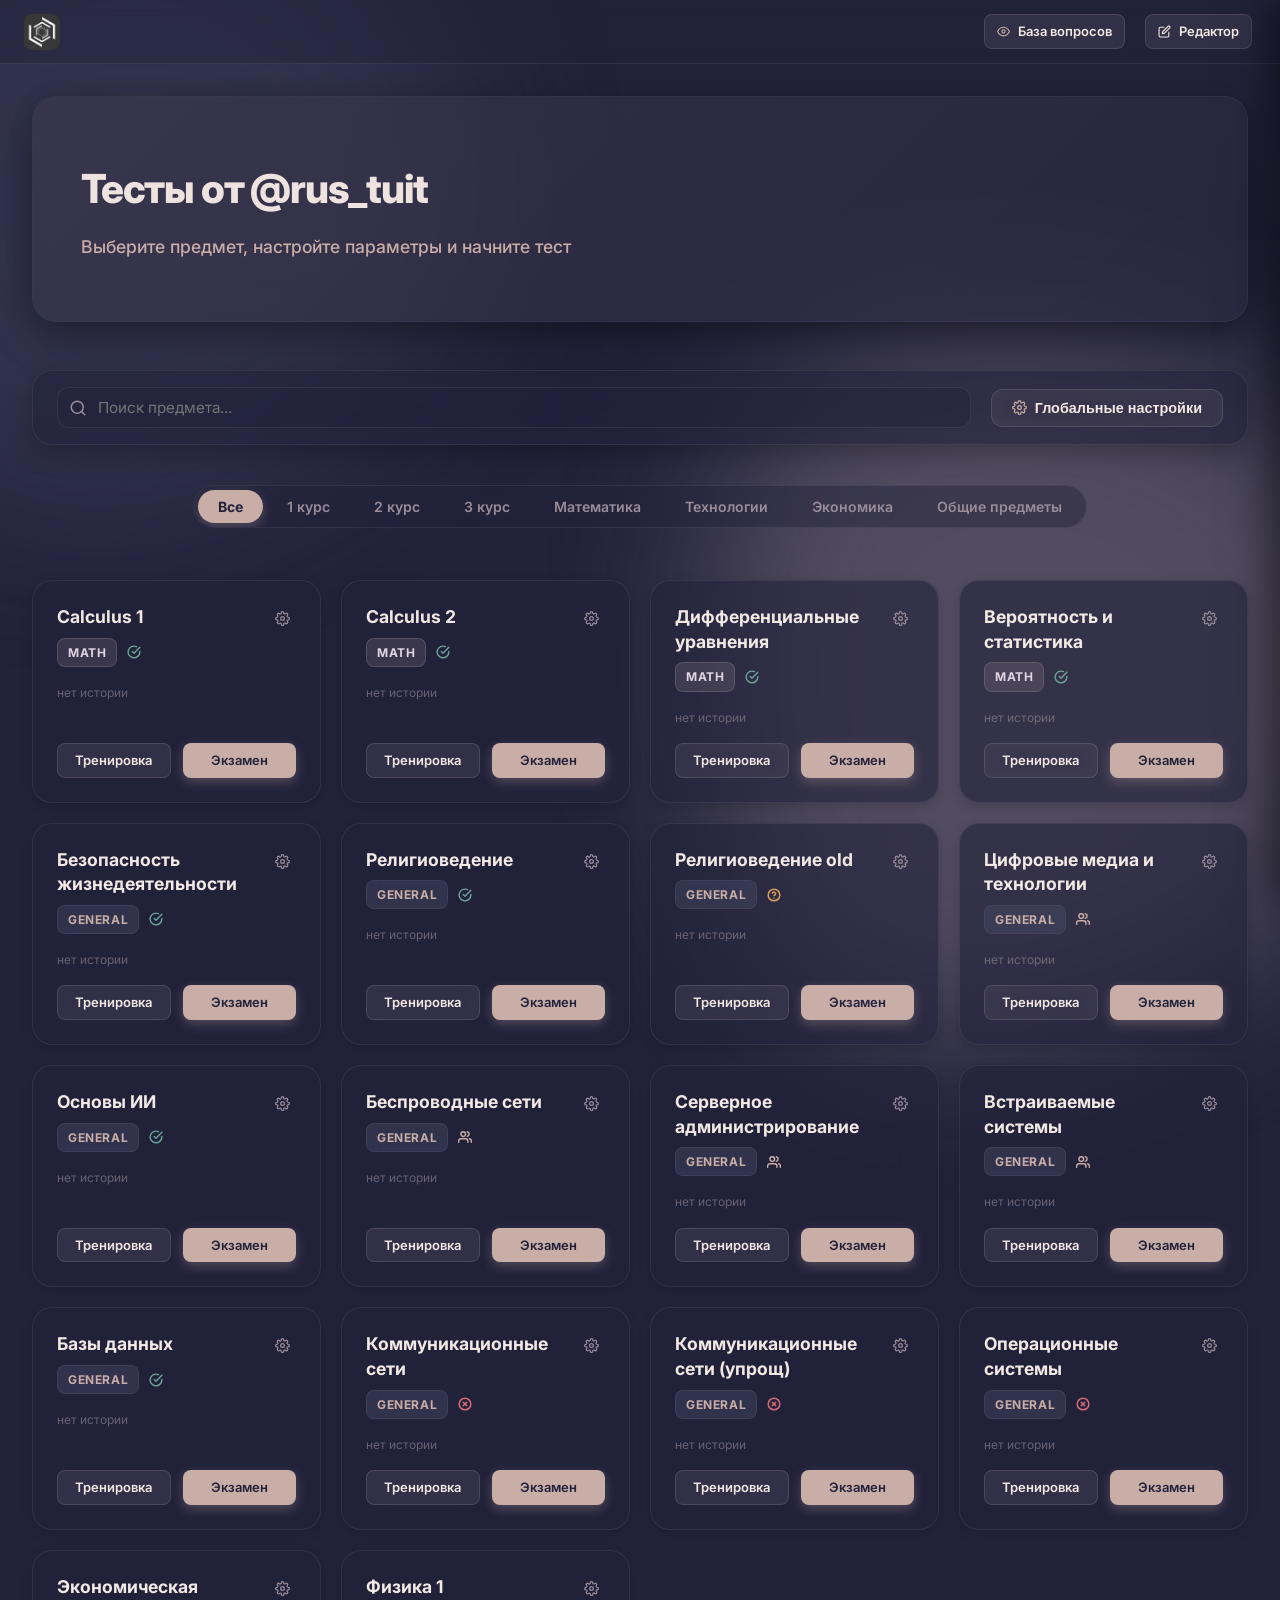
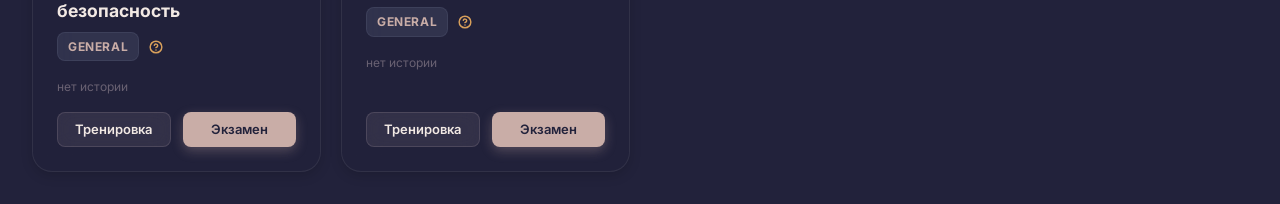
==== commit cfea91fd: "Обновление 23.05" ====
--- a/index.html
+++ b/index.html
@@ -66,22 +66,14 @@
       </div>
     </div>
 
-    <!-- Math subjects -->
-    <div id="subject-grid-math" class="hidden">
-      <h2 class="mb-3" style="display:flex;align-items:center;gap:8px;">
-        <span class="badge badge-math">Math</span>
-        Математика
-      </h2>
-      <div class="subject-grid" id="cards-math"></div>
-    </div>
-
-    <!-- General subjects -->
-    <div id="subject-grid-general" class="hidden mt-6">
-      <h2 class="mb-3" style="display:flex;align-items:center;gap:8px;">
-        <span class="badge badge-general">General</span>
-        Общие предметы
-      </h2>
-      <div class="subject-grid" id="cards-general"></div>
+    <!-- Tabs Navigation -->
+    <div id="subjects-tabs-container" class="hidden" style="margin-bottom: 28px; display: flex; justify-content: center;">
+      <div class="tabs" id="subjects-tabs"></div>
+    </div>
+
+    <!-- Unified Subjects Grid -->
+    <div id="subjects-grid-section" class="hidden">
+      <div class="subject-grid" id="cards-container"></div>
     </div>
 
     <!-- History section -->
@@ -98,21 +90,17 @@
 
 <!-- Mobile bottom nav (visible only on ≤768px) -->
 <nav class="bottom-nav">
-  <a href="#subject-grid-math" class="bottom-nav-item">
-    <svg width="20" height="20" viewBox="0 0 24 24" fill="none" stroke="currentColor" stroke-width="2" stroke-linecap="round" stroke-linejoin="round"><line x1="19" y1="5" x2="5" y2="19"/><circle cx="6.5" cy="6.5" r="2.5"/><circle cx="17.5" cy="17.5" r="2.5"/></svg>
-    <span>Математика</span>
-  </a>
-  <a href="#subject-grid-general" class="bottom-nav-item">
+  <a href="#subjects-grid-section" class="bottom-nav-item">
     <svg width="20" height="20" viewBox="0 0 24 24" fill="none" stroke="currentColor" stroke-width="2" stroke-linecap="round" stroke-linejoin="round"><path d="M4 19.5A2.5 2.5 0 0 1 6.5 17H20"/><path d="M6.5 2H20v20H6.5A2.5 2.5 0 0 1 4 19.5v-15A2.5 2.5 0 0 1 6.5 2z"/></svg>
     <span>Предметы</span>
+  </a>
+  <a href="viewer.html" class="bottom-nav-item">
+    <svg width="20" height="20" viewBox="0 0 24 24" fill="none" stroke="currentColor" stroke-width="2.5" stroke-linecap="round" stroke-linejoin="round" style="color:var(--accent);"><path d="M1 12s4-8 11-8 11 8 11 8-4 8-11 8-11-8-11-8z"/><circle cx="12" cy="12" r="3"/></svg>
+    <span>База</span>
   </a>
   <a href="#history-section" class="bottom-nav-item">
     <svg width="20" height="20" viewBox="0 0 24 24" fill="none" stroke="currentColor" stroke-width="2" stroke-linecap="round" stroke-linejoin="round"><polyline points="1 4 1 10 7 10"/><path d="M3.51 15a9 9 0 1 0 .49-4.54"/></svg>
     <span>История</span>
-  </a>
-  <a href="editor.html" class="bottom-nav-item">
-    <svg width="20" height="20" viewBox="0 0 24 24" fill="none" stroke="currentColor" stroke-width="2" stroke-linecap="round" stroke-linejoin="round"><path d="M11 4H4a2 2 0 0 0-2 2v14a2 2 0 0 0 2 2h14a2 2 0 0 0 2-2v-7"/><path d="M18.5 2.5a2.121 2.121 0 0 1 3 3L12 15l-4 1 1-4 9.5-9.5z"/></svg>
-    <span>Редактор</span>
   </a>
 </nav>
 
@@ -230,6 +218,7 @@
 let allSubjects = [];
 const subjectTotalQuestions = {};
 let activeSidebarSubjectId = null;
+let activeTab = 'all';
 
 // Sidebar elements
 let sidebarOverlay, sidebarPanel, sidebarTitle, sidebarClose, sidebarSaveBtn, sidebarHeaderText;
@@ -348,16 +337,47 @@
     document.getElementById('subjects-loading').classList.add('hidden');
     allSubjects = manifest.subjects;
 
-    const math    = manifest.subjects.filter(s => s.type === 'math');
-    const general = manifest.subjects.filter(s => s.type === 'general');
-
-    if (math.length) {
-      document.getElementById('subject-grid-math').classList.remove('hidden');
-      math.forEach(s => renderCard(s, 'cards-math'));
-    }
-    if (general.length) {
-      document.getElementById('subject-grid-general').classList.remove('hidden');
-      general.forEach(s => renderCard(s, 'cards-general'));
+    if (manifest.subjects.length) {
+      document.getElementById('subjects-tabs-container').classList.remove('hidden');
+      document.getElementById('subjects-grid-section').classList.remove('hidden');
+
+      // Generate Tab Buttons dynamically from manifest with fallback
+      const categories = manifest.categories && manifest.categories.length 
+        ? manifest.categories 
+        : [
+            {"id": "all", "label": "Все"},
+            {"id": "1-course", "label": "1 курс"},
+            {"id": "2-course", "label": "2 курс"},
+            {"id": "3-course", "label": "3 курс"},
+            {"id": "math", "label": "Математика"},
+            {"id": "technologies", "label": "Технологии"},
+            {"id": "economics", "label": "Экономика"},
+            {"id": "security", "label": "Безопасность"},
+            {"id": "other", "label": "Другое"}
+          ];
+
+      const tabsDiv = document.getElementById('subjects-tabs');
+      if (tabsDiv && categories.length) {
+        tabsDiv.innerHTML = categories.map((cat, idx) => 
+          `<button type="button" class="tab-btn ${idx === 0 ? 'active' : ''}" data-tag="${cat.id}">${cat.label}</button>`
+        ).join('');
+        
+        // set default active tab from the first category
+        activeTab = categories[0].id;
+        
+        const tabButtons = tabsDiv.querySelectorAll('.tab-btn');
+        tabButtons.forEach(btn => {
+          btn.addEventListener('click', () => {
+            tabButtons.forEach(b => b.classList.remove('active'));
+            btn.classList.add('active');
+            activeTab = btn.dataset.tag;
+            filterSubjects();
+          });
+        });
+      }
+
+      // Render cards in single grid
+      manifest.subjects.forEach(s => renderCard(s, 'cards-container'));
     }
 
     renderHistorySection(manifest.subjects);
@@ -392,12 +412,8 @@
   // Search logic
   const searchInput = document.getElementById('search-subjects');
   if (searchInput) {
-    searchInput.addEventListener('input', e => {
-      const term = e.target.value.toLowerCase();
-      document.querySelectorAll('.subject-card').forEach(card => {
-        const name = card.querySelector('.subject-card-name').textContent.toLowerCase();
-        card.style.display = name.includes(term) ? '' : 'none';
-      });
+    searchInput.addEventListener('input', () => {
+      filterSubjects();
     });
   }
 });
@@ -405,12 +421,48 @@
 /* ============================================================
    Subject card rendering
 ============================================================ */
+function getStatusIconHtml(status) {
+  if (!status) return '';
+  
+  const s = String(status).toLowerCase().trim();
+  let label = '';
+  let className = '';
+  let svg = '';
+  
+  if (s === 'relevant' || s === 'актуально') {
+    label = 'Актуально';
+    className = 'status-relevant';
+    svg = `<svg width="14" height="14" viewBox="0 0 24 24" fill="none" stroke="currentColor" stroke-width="2.5" stroke-linecap="round" stroke-linejoin="round"><path d="M22 11.08V12a10 10 0 1 1-5.93-9.14"/><polyline points="22 4 12 14.01 9 11.01"/></svg>`;
+  } else if (s === 'outdated' || s === 'неактуально') {
+    label = 'Неактуально';
+    className = 'status-outdated';
+    svg = `<svg width="14" height="14" viewBox="0 0 24 24" fill="none" stroke="currentColor" stroke-width="2.5" stroke-linecap="round" stroke-linejoin="round"><circle cx="12" cy="12" r="10"/><line x1="15" y1="9" x2="9" y2="15"/><line x1="9" y1="9" x2="15" y2="15"/></svg>`;
+  } else if (s === 'community' || s === 'создано подписчиками' || s === 'подписчики') {
+    label = 'Создано подписчиками';
+    className = 'status-community';
+    svg = `<svg width="14" height="14" viewBox="0 0 24 24" fill="none" stroke="currentColor" stroke-width="2.5" stroke-linecap="round" stroke-linejoin="round"><path d="M17 21v-2a4 4 0 0 0-4-4H5a4 4 0 0 0-4 4v2"/><circle cx="9" cy="7" r="4"/><path d="M23 21v-2a4 4 0 0 0-3-3.87"/><path d="M16 3.13a4 4 0 0 1 0 7.75"/></svg>`;
+  } else if (s === 'doubtful' || s === 'под вопросом') {
+    label = 'Под вопросом';
+    className = 'status-doubtful';
+    svg = `<svg width="14" height="14" viewBox="0 0 24 24" fill="none" stroke="currentColor" stroke-width="2.5" stroke-linecap="round" stroke-linejoin="round"><circle cx="12" cy="12" r="10"/><path d="M9.09 9a3 3 0 0 1 5.83 1c0 2-3 3-3 3"/><line x1="12" y1="17" x2="12.01" y2="17"/></svg>`;
+  } else if (s === 'ai' || s === 'сгенерировано ии' || s === 'ии') {
+    label = 'Сгенерировано ИИ';
+    className = 'status-ai';
+    svg = `<svg width="14" height="14" viewBox="0 0 24 24" fill="none" stroke="currentColor" stroke-width="2.5" stroke-linecap="round" stroke-linejoin="round"><rect x="4" y="4" width="16" height="16" rx="2" ry="2"/><rect x="9" y="9" width="6" height="6"/><line x1="9" y1="1" x2="9" y2="4"/><line x1="15" y1="1" x2="15" y2="4"/><line x1="9" y1="20" x2="9" y2="23"/><line x1="15" y1="20" x2="15" y2="23"/><line x1="20" y1="9" x2="23" y2="9"/><line x1="20" y1="15" x2="23" y2="15"/><line x1="1" y1="9" x2="4" y2="9"/><line x1="1" y1="15" x2="4" y2="15"/></svg>`;
+  } else {
+    return '';
+  }
+  
+  return `<span class="status-indicator ${className}" tabindex="0" role="button" aria-label="${label}" data-tooltip="${label}">${svg}</span>`;
+}
+
 function renderCard(subject, containerId) {
   const history  = QuizUtils.loadHistory(subject.id);
   const answered = QuizUtils.loadAnswered(subject.id);
 
   const card = document.createElement('div');
   card.className = 'subject-card';
+  card.dataset.tags = subject.tags ? subject.tags.join(',') : '';
 
   const historyHtml = history.length
     ? history.map(h => {
@@ -420,6 +472,7 @@
     : '<span class="text-faint text-xs">нет истории</span>';
 
   const answeredCount = answered.size;
+  const statusHtml = getStatusIconHtml(subject.status);
 
   card.innerHTML = `
     <div class="subject-card-header">
@@ -427,6 +480,7 @@
         <div class="subject-card-name">${subject.name}</div>
         <div class="subject-card-meta mt-2" style="display:flex;align-items:center;gap:8px;flex-wrap:wrap;">
           <span class="badge badge-${subject.type}">${subject.type === 'math' ? 'Math' : 'General'}</span>
+          ${statusHtml}
           <span id="q-count-${subject.id}" class="text-xs text-muted">...</span>
           ${answeredCount > 0 ? `<span class="text-xs text-success">${answeredCount} отвечено</span>` : ''}
         </div>
@@ -449,6 +503,22 @@
   // Bind gear-btn click
   card.querySelector('.gear-btn').addEventListener('click', () => {
     openSettingsSidebar(subject.id);
+  });
+}
+
+function filterSubjects() {
+  const term = (document.getElementById('search-subjects')?.value || '').toLowerCase().trim();
+  document.querySelectorAll('.subject-card').forEach(card => {
+    const name = card.querySelector('.subject-card-name').textContent.toLowerCase();
+    const cardTags = card.dataset.tags ? card.dataset.tags.split(',') : [];
+    const matchesSearch = name.includes(term);
+    const matchesTab = (activeTab === 'all' || cardTags.includes(activeTab));
+    
+    if (matchesSearch && matchesTab) {
+      card.style.display = '';
+    } else {
+      card.style.display = 'none';
+    }
   });
 }
 
--- a/assets/style.css
+++ b/assets/style.css
@@ -574,8 +574,14 @@
   background: var(--surface2);
   padding: 4px;
   border-radius: 12px;
-  width: fit-content;
-}
+  width: max-content;
+  max-width: 100%;
+  overflow-x: auto;
+  scrollbar-width: none;
+  -webkit-overflow-scrolling: touch;
+}
+.tabs::-webkit-scrollbar { display: none; }
+
 .tab-btn {
   padding: 8px 20px;
   font-size: 0.9rem;
@@ -586,6 +592,7 @@
   border-radius: 8px;
   cursor: pointer;
   transition: all var(--transition);
+  white-space: nowrap;
 }
 .tab-btn:hover { color: var(--text); }
 .tab-btn.active { background: var(--surface-solid); color: var(--text); box-shadow: var(--shadow-sm); }
@@ -1377,6 +1384,39 @@
   }
   .bottom-nav-item:hover, .bottom-nav-item.active { color: var(--accent); background: rgba(201, 173, 167, 0.1); }
   body:has(.bottom-nav) main { padding-bottom: 80px; }
+
+  /* Full-width responsive global toolbar on mobile */
+  .global-toolbar {
+    flex-direction: column;
+    align-items: stretch !important;
+    gap: 12px !important;
+    padding: 16px !important;
+  }
+  .global-toolbar > div {
+    width: 100%;
+  }
+  #btn-global-settings {
+    width: 100%;
+    justify-content: center;
+  }
+
+  /* Collapsed premium header buttons on mobile viewports */
+  .app-header .btn[href="viewer.html"] {
+    display: none;
+  }
+  .app-header .btn[href="editor.html"] {
+    font-size: 0;
+    padding: 8px;
+    margin-right: 0 !important;
+    gap: 0;
+    justify-content: center;
+    align-items: center;
+  }
+  .app-header .btn[href="editor.html"] svg {
+    margin-right: 0 !important;
+    width: 16px;
+    height: 16px;
+  }
 }
 
 @media (max-width: 480px) {
@@ -1906,3 +1946,155 @@
   cursor: not-allowed;
 }
 
+/* =========================================================
+   Subject Status Indicators & Tooltips
+   ========================================================= */
+.status-indicator {
+  position: relative;
+  display: inline-flex;
+  align-items: center;
+  justify-content: center;
+  cursor: pointer;
+  outline: none;
+  border-radius: 50%;
+  padding: 2px;
+  transition: all var(--transition);
+}
+.status-indicator:focus-visible {
+  box-shadow: 0 0 0 2px var(--accent);
+}
+
+/* Glassmorphism tooltip */
+.status-indicator::before {
+  content: attr(data-tooltip);
+  position: absolute;
+  bottom: 100%;
+  left: 50%;
+  transform: translateX(-50%) translateY(-6px) scale(0.9);
+  background: rgba(34, 34, 59, 0.96);
+  backdrop-filter: blur(12px);
+  -webkit-backdrop-filter: blur(12px);
+  border: 1px solid var(--glass-border);
+  color: var(--text);
+  padding: 6px 12px;
+  border-radius: 8px;
+  font-size: 0.75rem;
+  font-weight: 600;
+  white-space: nowrap;
+  pointer-events: none;
+  opacity: 0;
+  transition: opacity 150ms cubic-bezier(0.4, 0, 0.2, 1), transform 150ms cubic-bezier(0.4, 0, 0.2, 1);
+  z-index: 100;
+  box-shadow: var(--shadow-lg);
+}
+
+.status-indicator::after {
+  content: '';
+  position: absolute;
+  bottom: 100%;
+  left: 50%;
+  transform: translateX(-50%) translateY(-1px);
+  border: 5px solid transparent;
+  border-top-color: rgba(34, 34, 59, 0.96);
+  pointer-events: none;
+  opacity: 0;
+  transition: opacity 150ms cubic-bezier(0.4, 0, 0.2, 1);
+  z-index: 100;
+}
+
+.status-indicator:hover::before,
+.status-indicator:focus::before {
+  opacity: 1;
+  transform: translateX(-50%) translateY(-6px) scale(1);
+}
+
+.status-indicator:hover::after,
+.status-indicator:focus::after {
+  opacity: 1;
+}
+
+/* Custom Status Icon Colors */
+.status-relevant {
+  color: var(--success);
+}
+.status-outdated {
+  color: var(--danger);
+}
+.status-community {
+  color: var(--accent);
+}
+.status-doubtful {
+  color: var(--warning);
+}
+.status-ai {
+  color: #a5a6de;
+}
+
+/* =========================================================
+   Premium Tab Navigation
+   ========================================================= */
+.tabs {
+  display: inline-flex;
+  background: rgba(34, 34, 59, 0.45);
+  backdrop-filter: blur(20px);
+  -webkit-backdrop-filter: blur(20px);
+  border: 1px solid var(--glass-border);
+  border-radius: 30px;
+  padding: 4px;
+  gap: 4px;
+  overflow-x: auto;
+  max-width: 100%;
+  scrollbar-width: none; /* Firefox */
+  -ms-overflow-style: none; /* IE 10+ */
+  -webkit-overflow-scrolling: touch;
+}
+.tabs::-webkit-scrollbar {
+  display: none; /* Chrome, Safari, Opera */
+}
+.tab-btn {
+  background: transparent;
+  border: none;
+  padding: 8px 20px;
+  border-radius: 26px;
+  font-family: inherit;
+  font-size: 0.88rem;
+  font-weight: 600;
+  color: var(--text-3);
+  cursor: pointer;
+  transition: all var(--transition);
+  white-space: nowrap;
+  outline: none;
+}
+.tab-btn:hover {
+  color: var(--text);
+}
+.tab-btn.active {
+  background: var(--accent);
+  color: var(--bg);
+  font-weight: 700;
+  box-shadow: 0 4px 12px rgba(201, 173, 167, 0.3);
+}
+
+@media (max-width: 768px) {
+  #subjects-tabs-container {
+    justify-content: flex-start !important;
+    padding: 0 4px;
+    overflow-x: auto;
+    width: 100vw;
+    margin-left: -20px; /* offset main padding to bleed edge-to-edge */
+    margin-right: -20px;
+    padding-left: 20px;
+    padding-right: 20px;
+    box-sizing: border-box;
+  }
+  .tabs {
+    border-radius: 20px;
+    padding: 4px;
+  }
+  .tab-btn {
+    padding: 6px 14px;
+    font-size: 0.8rem;
+    border-radius: 16px;
+  }
+}
+
